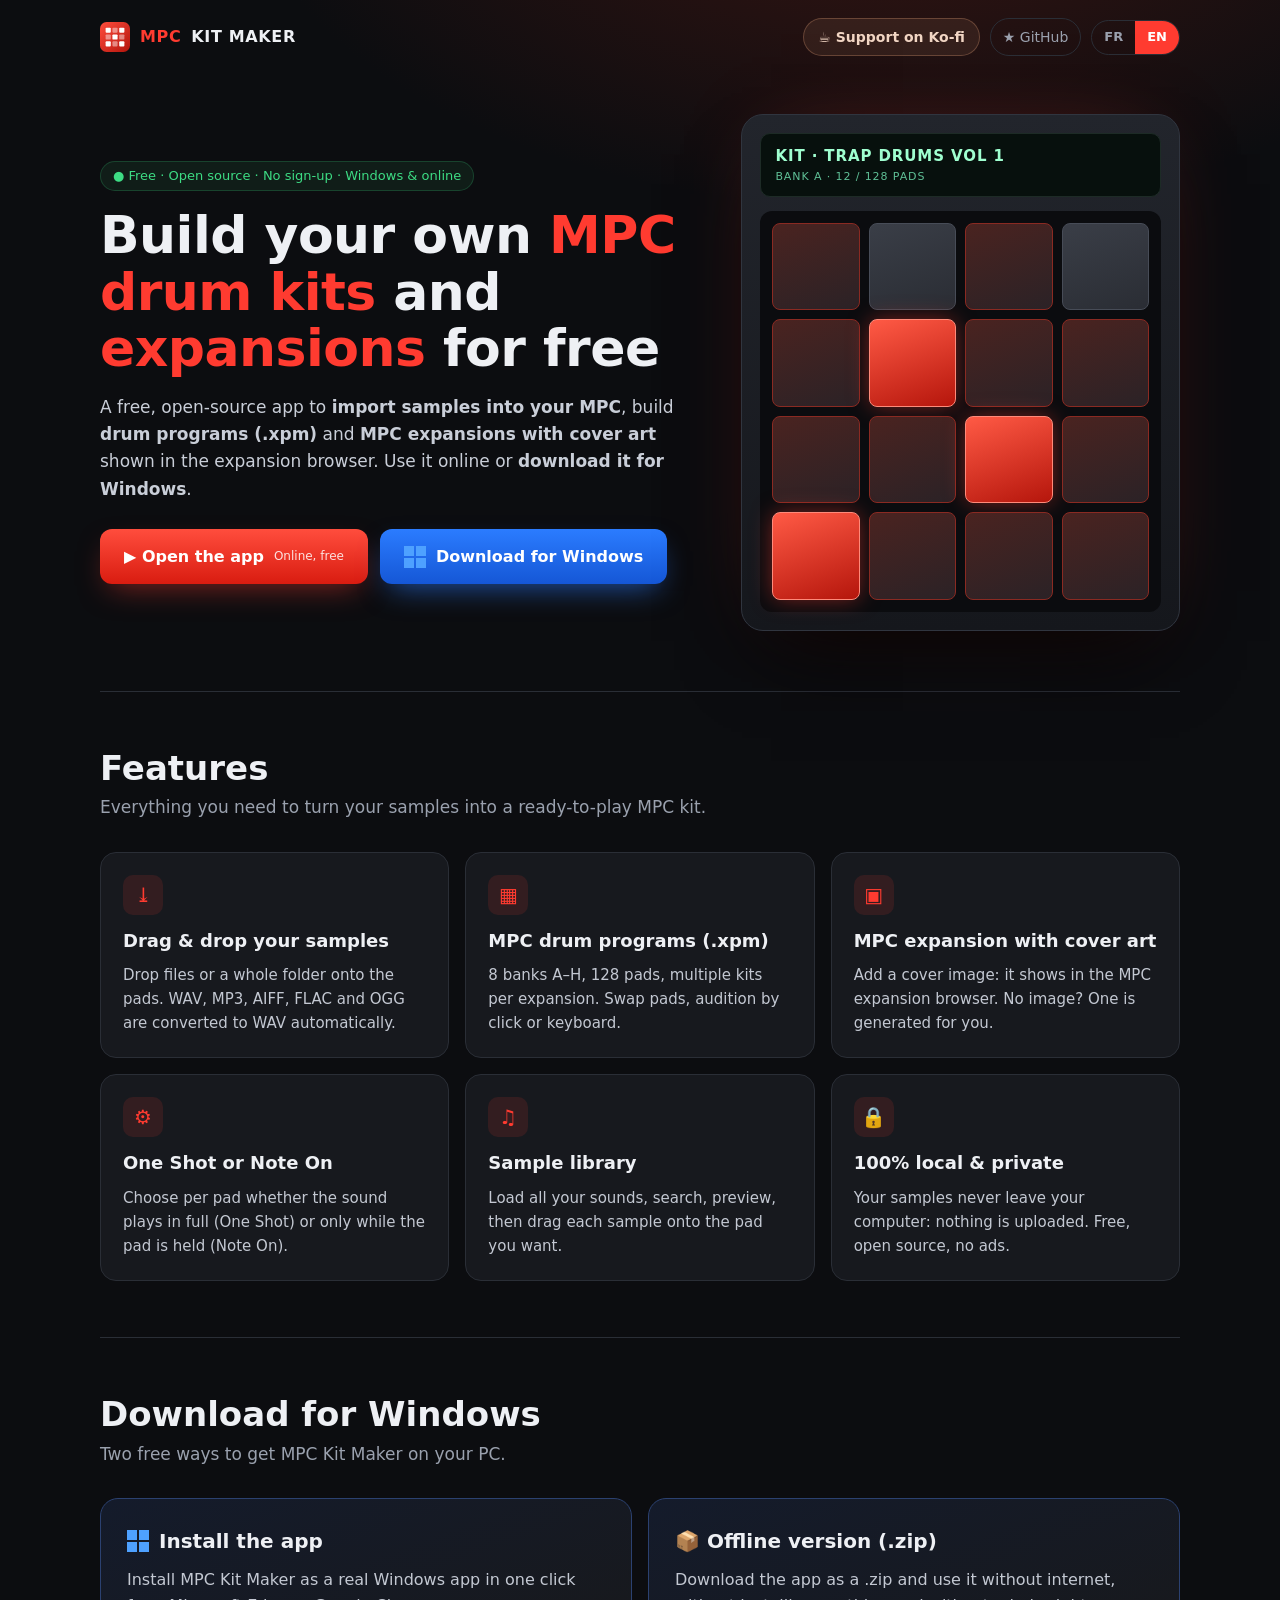
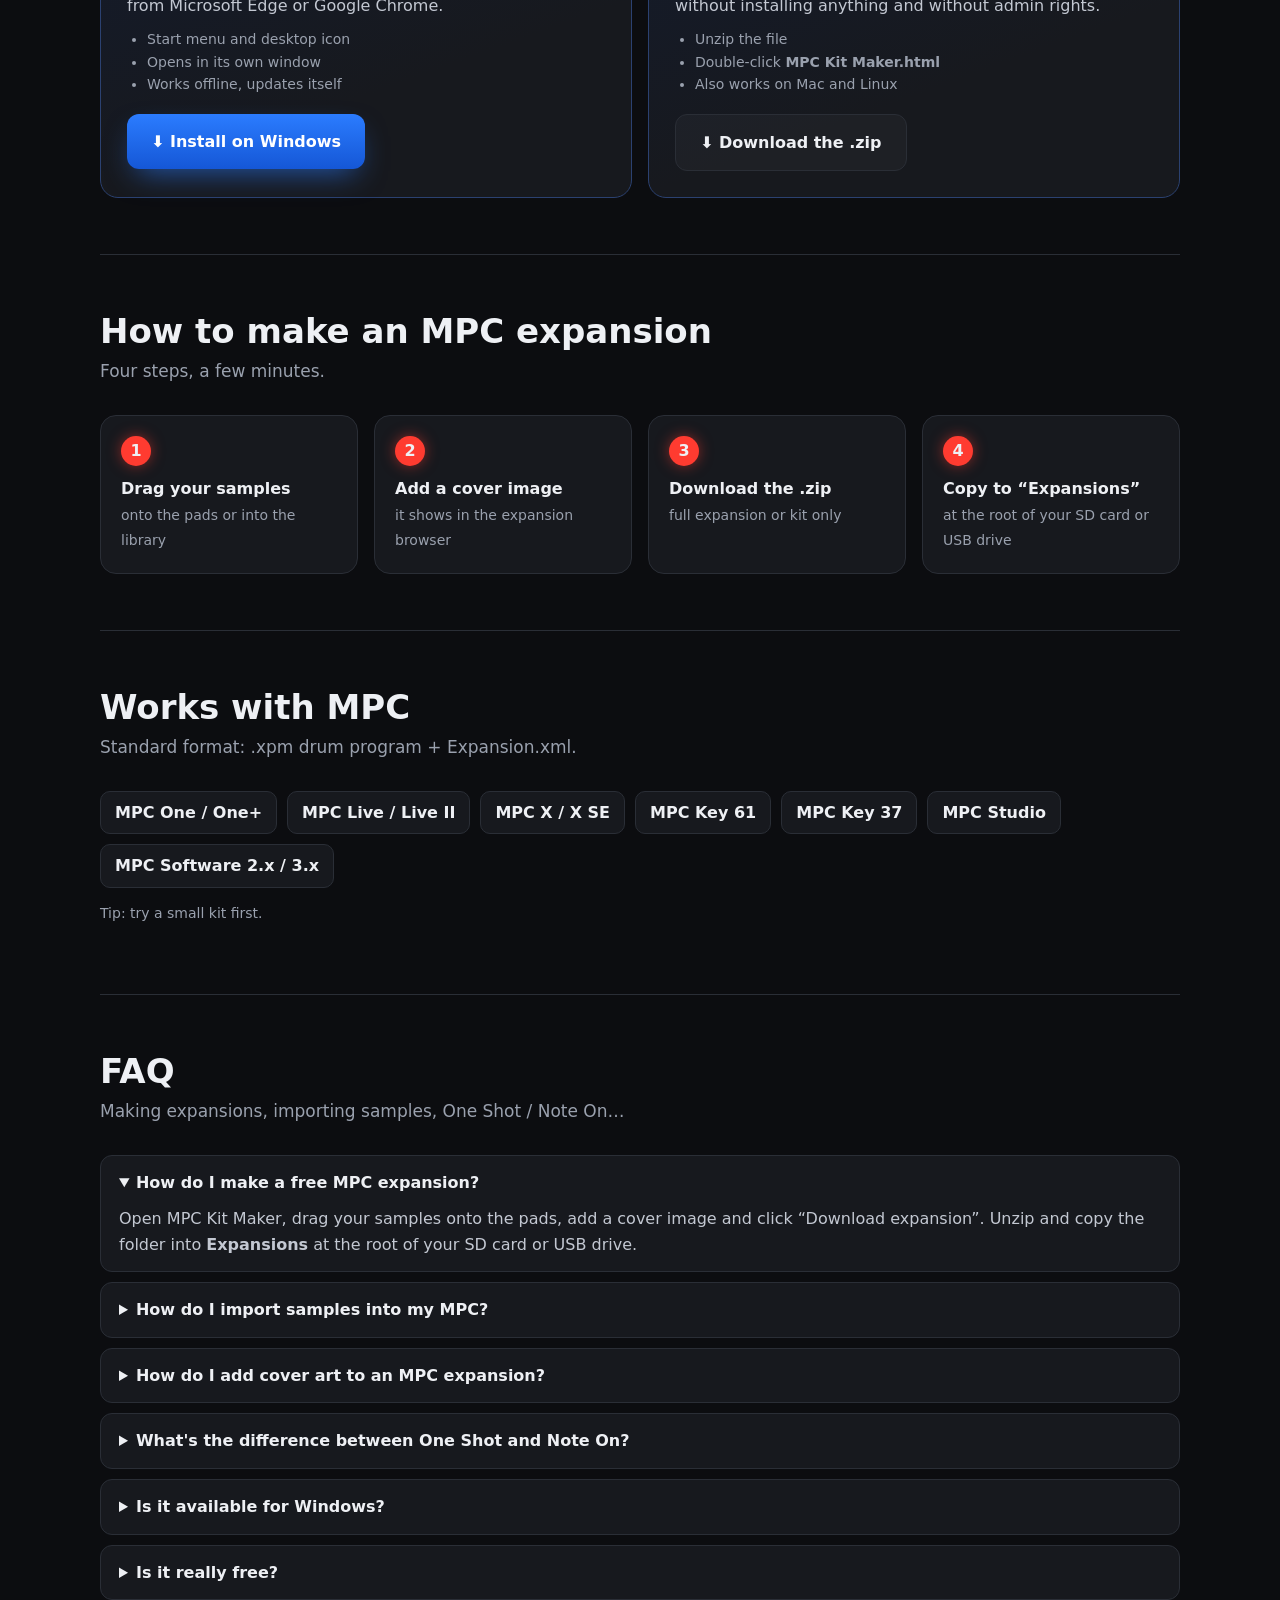
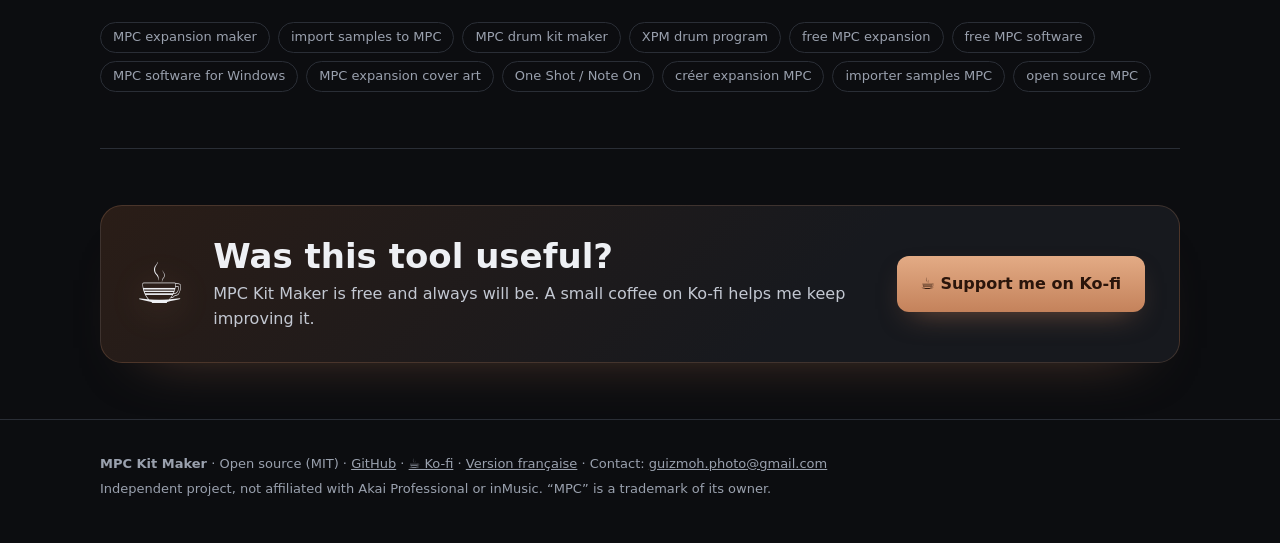
==== en/index.html @ 6c1b6e89 "MPC Kit Maker : créateur gratuit de kits et expansions MPC - Appli web : pads A-H, glisser-déposer d" ====
<!doctype html>
<html lang="en" data-root="../">
<head>
<meta charset="utf-8">
<meta name="viewport" content="width=device-width,initial-scale=1">
<title>MPC Kit Maker – Free MPC Expansion &amp; Drum Kit Maker (Windows &amp; online)</title>
<meta name="description" content="Free, open-source app to create MPC drum kits (.xpm) and MPC expansions with cover art, and import your samples into your MPC. Use it online or download it for Windows. MPC One, Live, X, Key.">
<meta name="keywords" content="MPC expansion maker, create MPC expansion, MPC drum kit maker, import samples to MPC, convert samples for MPC, XPM drum program creator, MPC drum program, free MPC expansion, free MPC software, MPC software Windows, MPC expansion cover art, MPC expansion image, One Shot Note On MPC, MPC One, MPC Live, MPC X, MPC Key 61, MPC Key 37, MPC Studio, open source MPC tool, Akai MPC sample pack">
<meta name="robots" content="index,follow,max-image-preview:large">
<meta name="author" content="Guizmoh">
<link rel="canonical" href="https://guizmoh.github.io/mpc-kit-maker/en/">
<link rel="alternate" hreflang="fr" href="https://guizmoh.github.io/mpc-kit-maker/">
<link rel="alternate" hreflang="en" href="https://guizmoh.github.io/mpc-kit-maker/en/">
<link rel="alternate" hreflang="x-default" href="https://guizmoh.github.io/mpc-kit-maker/en/">
<link rel="icon" href="../favicon.svg" type="image/svg+xml">
<link rel="manifest" href="../manifest.webmanifest">
<meta name="theme-color" content="#0c0d10">
<meta property="og:type" content="website">
<meta property="og:site_name" content="MPC Kit Maker">
<meta property="og:title" content="MPC Kit Maker – Free MPC Expansion & Drum Kit Maker">
<meta property="og:description" content="Create MPC drum kits and expansions with cover art, free. Online or for Windows.">
<meta property="og:url" content="https://guizmoh.github.io/mpc-kit-maker/en/">
<meta property="og:image" content="https://guizmoh.github.io/mpc-kit-maker/og-image.png">
<meta property="og:image:width" content="1200">
<meta property="og:image:height" content="630">
<meta property="og:locale" content="en_US">
<meta property="og:locale:alternate" content="fr_FR">
<meta name="twitter:card" content="summary_large_image">
<meta name="twitter:image" content="https://guizmoh.github.io/mpc-kit-maker/og-image.png">
<link rel="stylesheet" href="../assets/site.css">
<script type="application/ld+json">
{
  "@context": "https://schema.org",
  "@type": "SoftwareApplication",
  "name": "MPC Kit Maker",
  "alternateName": ["MPC Expansion Maker", "MPC Drum Kit Maker", "XPM Drum Program Creator"],
  "applicationCategory": "MultimediaApplication",
  "operatingSystem": "Windows, macOS, Linux, ChromeOS (web browser)",
  "url": "https://guizmoh.github.io/mpc-kit-maker/en/",
  "downloadUrl": "https://guizmoh.github.io/mpc-kit-maker/downloads/MPC-Kit-Maker-Windows.zip",
  "license": "https://opensource.org/licenses/MIT",
  "isAccessibleForFree": true,
  "inLanguage": ["en", "fr"],
  "offers": { "@type": "Offer", "price": "0", "priceCurrency": "USD" },
  "description": "Free, open-source app to create MPC drum kits (.xpm) and MPC expansions with cover art, and import samples into your MPC.",
  "image": "https://guizmoh.github.io/mpc-kit-maker/og-image.png"
}
</script>
<script type="application/ld+json">
{
  "@context": "https://schema.org",
  "@type": "FAQPage",
  "mainEntity": [
    { "@type": "Question", "name": "How do I make a free MPC expansion?",
      "acceptedAnswer": { "@type": "Answer", "text": "Open MPC Kit Maker, drag your samples onto the pads, add a cover image and click Download expansion. Unzip and copy the folder into the Expansions folder on your SD card or USB drive." } },
    { "@type": "Question", "name": "How do I import samples into my MPC?",
      "acceptedAnswer": { "@type": "Answer", "text": "Drag your WAV, MP3, AIFF or FLAC files onto the pads. The app builds a .xpm drum program with WAV files, ready to load on MPC One, Live, X, Key or in MPC Software." } },
    { "@type": "Question", "name": "What is the difference between One Shot and Note On on an MPC?",
      "acceptedAnswer": { "@type": "Answer", "text": "One Shot plays the whole sound even if you release the pad. Note On only plays while the pad is held. MPC Kit Maker lets you choose the mode for each pad." } },
    { "@type": "Question", "name": "Does MPC Kit Maker work on Windows?",
      "acceptedAnswer": { "@type": "Answer", "text": "Yes. Install it as a Windows app from Edge or Chrome, or download the offline .zip version." } }
  ]
}
</script>
</head>
<body>
<div class="wrap">
  <nav>
    <a class="brand" href="./"><img src="../favicon.svg" width="30" height="30" alt=""> <span>MPC</span> KIT MAKER</a>
    <div class="sp"></div>
    <a class="kofi-mini" href="https://ko-fi.com/omnipotard" target="_blank" rel="noopener">☕ Support on Ko-fi</a>
    <a class="gh" href="https://github.com/Guizmoh/mpc-kit-maker">★ GitHub</a>
    <div class="langsw" aria-label="Language"><a href="../" hreflang="fr" lang="fr" data-setlang="fr">FR</a><a class="on" href="./" hreflang="en" lang="en" data-setlang="en">EN</a></div>
  </nav>

  <header class="hero">
    <div>
      <span class="badge">● Free · Open source · No sign-up · Windows &amp; online</span>
      <h1>Build your own <em>MPC drum kits</em> and <em>expansions</em> for free</h1>
      <p class="lead">A free, open-source app to <strong>import samples into your MPC</strong>, build <strong>drum programs (.xpm)</strong> and <strong>MPC expansions with cover art</strong> shown in the expansion browser. Use it online or <strong>download it for Windows</strong>.</p>
      <div class="cta">
        <a class="btn main" href="../mpc-kit-maker.html?lang=en" data-setlang="en">▶ Open the app<small>Online, free</small></a>
        <a class="btn win" href="#windows"><span class="winlogo"><i></i><i></i><i></i><i></i></span> Download for Windows</a>
      </div>
    </div>
    <div class="mock" aria-hidden="true">
      <div class="lcd">KIT · TRAP DRUMS VOL 1<small>BANK A · 12 / 128 PADS</small></div>
      <div class="grid">
        <i class="ld"></i><i></i><i class="ld"></i><i></i>
        <i class="ld"></i><i class="on"></i><i class="ld"></i><i class="ld"></i>
        <i class="ld"></i><i class="ld"></i><i class="on"></i><i class="ld"></i>
        <i class="on"></i><i class="ld"></i><i class="ld"></i><i class="ld"></i>
      </div>
    </div>
  </header>

  <section id="features">
    <h2>Features</h2>
    <p class="sub">Everything you need to turn your samples into a ready-to-play MPC kit.</p>
    <div class="features">
      <div class="f"><div class="ic">⤓</div><h3>Drag &amp; drop your samples</h3><p>Drop files or a whole folder onto the pads. WAV, MP3, AIFF, FLAC and OGG are converted to WAV automatically.</p></div>
      <div class="f"><div class="ic">▦</div><h3>MPC drum programs (.xpm)</h3><p>8 banks A–H, 128 pads, multiple kits per expansion. Swap pads, audition by click or keyboard.</p></div>
      <div class="f"><div class="ic">▣</div><h3>MPC expansion with cover art</h3><p>Add a cover image: it shows in the MPC expansion browser. No image? One is generated for you.</p></div>
      <div class="f"><div class="ic">⚙</div><h3>One Shot or Note On</h3><p>Choose per pad whether the sound plays in full (One Shot) or only while the pad is held (Note On).</p></div>
      <div class="f"><div class="ic">♫</div><h3>Sample library</h3><p>Load all your sounds, search, preview, then drag each sample onto the pad you want.</p></div>
      <div class="f"><div class="ic">🔒</div><h3>100% local &amp; private</h3><p>Your samples never leave your computer: nothing is uploaded. Free, open source, no ads.</p></div>
    </div>
  </section>

  <section id="windows">
    <h2>Download for Windows</h2>
    <p class="sub">Two free ways to get MPC Kit Maker on your PC.</p>
    <div class="win-grid">
      <div class="wcard">
        <h3><span class="winlogo"><i></i><i></i><i></i><i></i></span> Install the app</h3>
        <p>Install MPC Kit Maker as a real Windows app in one click from Microsoft Edge or Google Chrome.</p>
        <ul><li>Start menu and desktop icon</li><li>Opens in its own window</li><li>Works offline, updates itself</li></ul>
        <button class="btn win" id="installBtn" type="button">⬇ Install on Windows</button>
        <div class="note" id="installNote" data-done="✔ App installed! Find it in your Start menu.">Your browser doesn't offer one-click install here. In <b>Edge</b> or <b>Chrome</b>, open the <a href="../mpc-kit-maker.html?lang=en">app</a>, then click the <b>Install</b> icon (⊕) on the right of the address bar, or menu <b>⋯ › Apps › Install MPC Kit Maker</b>.</div>
      </div>
      <div class="wcard">
        <h3>📦 Offline version (.zip)</h3>
        <p>Download the app as a .zip and use it without internet, without installing anything and without admin rights.</p>
        <ul><li>Unzip the file</li><li>Double-click <b>MPC Kit Maker.html</b></li><li>Also works on Mac and Linux</li></ul>
        <a class="btn alt" href="../downloads/MPC-Kit-Maker-Windows.zip" download>⬇ Download the .zip</a>
      </div>
    </div>
  </section>

  <section id="how">
    <h2>How to make an MPC expansion</h2>
    <p class="sub">Four steps, a few minutes.</p>
    <div class="steps">
      <div class="st"><b>Drag your samples</b><span>onto the pads or into the library</span></div>
      <div class="st"><b>Add a cover image</b><span>it shows in the expansion browser</span></div>
      <div class="st"><b>Download the .zip</b><span>full expansion or kit only</span></div>
      <div class="st"><b>Copy to “Expansions”</b><span>at the root of your SD card or USB drive</span></div>
    </div>
  </section>

  <section id="compat">
    <h2>Works with MPC</h2>
    <p class="sub">Standard format: .xpm drum program + Expansion.xml.</p>
    <div class="compat"><span>MPC One / One+</span><span>MPC Live / Live II</span><span>MPC X / X SE</span><span>MPC Key 61</span><span>MPC Key 37</span><span>MPC Studio</span><span>MPC Software 2.x / 3.x</span></div>
    <p style="color:var(--muted);font-size:14px;margin-top:14px">Tip: try a small kit first.</p>
  </section>

  <section id="faq">
    <h2>FAQ</h2>
    <p class="sub">Making expansions, importing samples, One Shot / Note On…</p>
    <details open><summary>How do I make a free MPC expansion?</summary><p>Open MPC Kit Maker, drag your samples onto the pads, add a cover image and click “Download expansion”. Unzip and copy the folder into <b>Expansions</b> at the root of your SD card or USB drive.</p></details>
    <details><summary>How do I import samples into my MPC?</summary><p>Drag your WAV, MP3, AIFF or FLAC files onto the pads: the app builds a .xpm drum program with the WAV files, ready to load on your MPC or in MPC Software.</p></details>
    <details><summary>How do I add cover art to an MPC expansion?</summary><p>Drop a JPG or PNG into the cover area. It is cropped square and saved with the expansion, so it shows in Browser › Expansions.</p></details>
    <details><summary>What's the difference between One Shot and Note On?</summary><p><b>One Shot</b>: the whole sound plays even if you release the pad (kicks, snares, claps). <b>Note On</b>: the sound stops when you release the pad (long 808s, pads, vocals). Set it per pad with the ⚙ button.</p></details>
    <details><summary>Is it available for Windows?</summary><p>Yes: install it as an app from Edge or Chrome, or download the offline .zip version. See <a href="#windows">Download for Windows</a>.</p></details>
    <details><summary>Is it really free?</summary><p>Yes: free, open source (MIT license), no sign-up, no ads.</p></details>
    <div class="tags">
      <span>MPC expansion maker</span><span>import samples to MPC</span><span>MPC drum kit maker</span><span>XPM drum program</span>
      <span>free MPC expansion</span><span>free MPC software</span><span>MPC software for Windows</span><span>MPC expansion cover art</span>
      <span>One Shot / Note On</span><span>créer expansion MPC</span><span>importer samples MPC</span><span>open source MPC</span>
    </div>
  </section>

  <section id="support">
    <div class="kofi">
      <div class="cup">☕</div>
      <div>
        <h2>Was this tool useful?</h2>
        <p>MPC Kit Maker is free and always will be. A small coffee on Ko-fi helps me keep improving it.</p>
      </div>
      <a class="btn kf" href="https://ko-fi.com/omnipotard" target="_blank" rel="noopener">☕ Support me on Ko-fi</a>
    </div>
  </section>
</div>
<footer>
  <div class="wrap">
    <p><b>MPC Kit Maker</b> · Open source (MIT) · <a href="https://github.com/Guizmoh/mpc-kit-maker">GitHub</a> · <a href="https://ko-fi.com/omnipotard" target="_blank" rel="noopener">☕ Ko-fi</a> · <a href="../" hreflang="fr">Version française</a> · Contact: <a href="mailto:guizmoh.photo@gmail.com">guizmoh.photo@gmail.com</a></p>
    <p>Independent project, not affiliated with Akai Professional or inMusic. “MPC” is a trademark of its owner.</p>
  </div>
</footer>
<script src="../assets/site.js"></script>
</body>
</html>
---- assets/site.css ----
:root{--bg:#0c0d10;--card:#17191e;--line:#2a2e36;--text:#eef0f4;--muted:#9aa1ae;--red:#ff3b30;--glow:rgba(255,59,48,.5);--ok:#3ddc84;--blue:#13c3ff}
*{box-sizing:border-box}
body{margin:0;background:radial-gradient(1100px 600px at 70% -150px,#3a1512 0%,transparent 60%),var(--bg);color:var(--text);font:16px/1.6 "Segoe UI",system-ui,-apple-system,Roboto,sans-serif}
a{color:inherit}
.wrap{max-width:1120px;margin:0 auto;padding:0 20px}
nav{display:flex;align-items:center;gap:10px;padding:18px 0;flex-wrap:wrap}
nav .brand{display:flex;align-items:center;gap:10px;font-weight:800;letter-spacing:.04em;text-decoration:none}
nav .brand span{color:var(--red)}
nav .sp{flex:1}
nav a.gh{font-size:14px;color:var(--muted);text-decoration:none;border:1px solid var(--line);padding:7px 12px;border-radius:20px}
nav a.gh:hover{color:var(--text);border-color:#555}
.kofi-mini{font-size:14px;font-weight:600;text-decoration:none;color:#f1d6c4;background:#d99a721a;border:1px solid #d99a7250;padding:7px 14px;border-radius:20px}
.kofi-mini:hover{background:#d99a7230;color:#fff}
.langsw{display:inline-flex;border:1px solid var(--line);border-radius:20px;overflow:hidden}
.langsw a{padding:6px 12px;font-size:13px;font-weight:700;text-decoration:none;color:var(--muted)}
.langsw a.on{background:var(--red);color:#fff}
.langsw a:not(.on):hover{color:var(--text)}
@media(max-width:700px){.kofi-mini,nav a.gh{display:none}}
.hero{display:grid;grid-template-columns:1.15fr .85fr;gap:48px;align-items:center;padding:40px 0 60px}
@media(max-width:860px){.hero{grid-template-columns:1fr;gap:32px;padding-top:16px}}
.badge{display:inline-flex;gap:8px;align-items:center;font-size:13px;color:var(--ok);background:#3ddc8414;border:1px solid #3ddc8433;padding:4px 12px;border-radius:20px}
h1{font-size:clamp(32px,5vw,52px);line-height:1.08;margin:16px 0 18px;letter-spacing:-.01em}
h1 em{font-style:normal;color:var(--red)}
.lead{color:#c9ced8;margin:0 0 6px;font-size:17px}
.cta{display:flex;gap:12px;flex-wrap:wrap;margin-top:26px}
.btn{display:inline-flex;align-items:center;gap:10px;padding:15px 24px;border-radius:12px;font-weight:700;text-decoration:none;transition:transform .15s;border:0;font:inherit;font-weight:700;cursor:pointer;color:inherit}
.btn:hover{transform:translateY(-2px)}
.btn small{display:block;font-weight:500;opacity:.85;font-size:12px}
.btn.main{background:linear-gradient(180deg,#ff4d3d,#d91c10);color:#fff;box-shadow:0 12px 30px -10px var(--glow)}
.btn.alt{border:1px solid var(--line);background:#ffffff08}
.btn.win{background:linear-gradient(180deg,#2b7cff,#1557d6);color:#fff;box-shadow:0 12px 30px -10px #2b7cffaa}
.btn.kf{background:linear-gradient(180deg,#e3ab85,#c4825b);color:#2a150b;box-shadow:0 12px 30px -14px #c4825b99;white-space:nowrap}
.mock{background:linear-gradient(180deg,#22252c,#15171c);border:1px solid #30353f;border-radius:22px;padding:18px;box-shadow:0 40px 80px -30px #000,0 0 80px -40px var(--glow)}
.mock .lcd{background:#07100d;border:1px solid #1d2b26;border-radius:10px;padding:10px 14px;color:#9fffd0;font-weight:700;letter-spacing:.06em;margin-bottom:14px;font-size:15px}
.mock .lcd small{display:block;color:#5fbf96;font-weight:500;font-size:11px}
.grid{display:grid;grid-template-columns:repeat(4,1fr);gap:9px;background:#0b0c0f;padding:12px;border-radius:12px}
.grid i{aspect-ratio:1;border-radius:8px;background:linear-gradient(160deg,#3a3e47,#2a2d34);border:1px solid #474c57}
.grid i.on{background:linear-gradient(160deg,#ff5a45,#b5160c);border-color:#ff8a7a;box-shadow:0 0 22px -2px var(--glow)}
.grid i.ld{background:linear-gradient(160deg,#4a2320,#2b2226);border-color:#8a2a22}
section{padding:56px 0;border-top:1px solid var(--line)}
h2{font-size:clamp(24px,3.4vw,34px);margin:0 0 6px;line-height:1.2}
h2 + .sub{color:var(--muted);margin:0 0 30px;font-size:17px}
.features{display:grid;grid-template-columns:repeat(3,1fr);gap:16px}
@media(max-width:860px){.features{grid-template-columns:1fr}}
.f{background:var(--card);border:1px solid var(--line);border-radius:16px;padding:22px}
.f .ic{width:40px;height:40px;border-radius:10px;background:#ff3b301f;color:var(--red);display:grid;place-items:center;font-size:20px;margin-bottom:12px}
.f h3{margin:0 0 8px;font-size:18px}
.f p{margin:0;color:#c3c8d2;font-size:15px}
.steps{display:grid;grid-template-columns:repeat(4,1fr);gap:16px;counter-reset:s}
@media(max-width:860px){.steps{grid-template-columns:1fr 1fr}}
@media(max-width:520px){.steps{grid-template-columns:1fr}}
.st{counter-increment:s;padding:20px;border-radius:16px;background:var(--card);border:1px solid var(--line)}
.st::before{content:counter(s);display:grid;place-items:center;width:30px;height:30px;border-radius:50%;background:var(--red);font-weight:800;margin-bottom:10px;box-shadow:0 0 14px var(--glow)}
.st b{display:block}
.st span{color:var(--muted);font-size:14px}
.win-grid{display:grid;grid-template-columns:1fr 1fr;gap:16px}
@media(max-width:860px){.win-grid{grid-template-columns:1fr}}
.wcard{background:linear-gradient(160deg,#141b2b,#17191e 60%);border:1px solid #2b4170;border-radius:18px;padding:26px;display:flex;flex-direction:column;gap:10px}
.wcard h3{margin:0;font-size:20px;display:flex;align-items:center;gap:10px}
.wcard p{margin:0;color:#c3c8d2}
.wcard ul{margin:0;padding-left:20px;color:var(--muted);font-size:14px}
.wcard .btn{align-self:flex-start;margin-top:8px}
.wcard .note{font-size:13px;color:var(--muted);display:none;background:#0e1320;border:1px solid #2b4170;border-radius:10px;padding:10px 12px}
.wcard .note.on{display:block}
.winlogo{width:22px;height:22px;display:inline-grid;grid-template-columns:1fr 1fr;gap:2px}
.winlogo i{background:#4ea1ff}
details{background:var(--card);border:1px solid var(--line);border-radius:12px;padding:14px 18px;margin-bottom:10px}
summary{cursor:pointer;font-weight:650}
details p{color:#c3c8d2;margin:10px 0 0}
.tags{display:flex;flex-wrap:wrap;gap:8px;margin-top:22px}
.tags span{font-size:13px;color:var(--muted);border:1px solid var(--line);border-radius:20px;padding:4px 12px}
.compat{display:flex;flex-wrap:wrap;gap:10px;margin-top:6px}
.compat span{background:var(--card);border:1px solid var(--line);border-radius:10px;padding:8px 14px;font-weight:600}
.kofi{display:grid;grid-template-columns:auto 1fr auto;gap:28px;align-items:center;background:linear-gradient(135deg,#2a1d17,#17191e 65%);border:1px solid #d99a7233;border-radius:22px;padding:30px 34px;box-shadow:0 30px 60px -45px #c4825b80}
@media(max-width:760px){.kofi{grid-template-columns:1fr;text-align:center;padding:26px 20px}}
.kofi .cup{font-size:56px;line-height:1;filter:drop-shadow(0 6px 16px #c4825b55)}
.kofi h2{margin:0 0 4px}
.kofi p{margin:0;color:#c3c8d2}
footer{border-top:1px solid var(--line);padding:30px 0 40px;color:var(--muted);font-size:13px}
footer p{margin:4px 0}
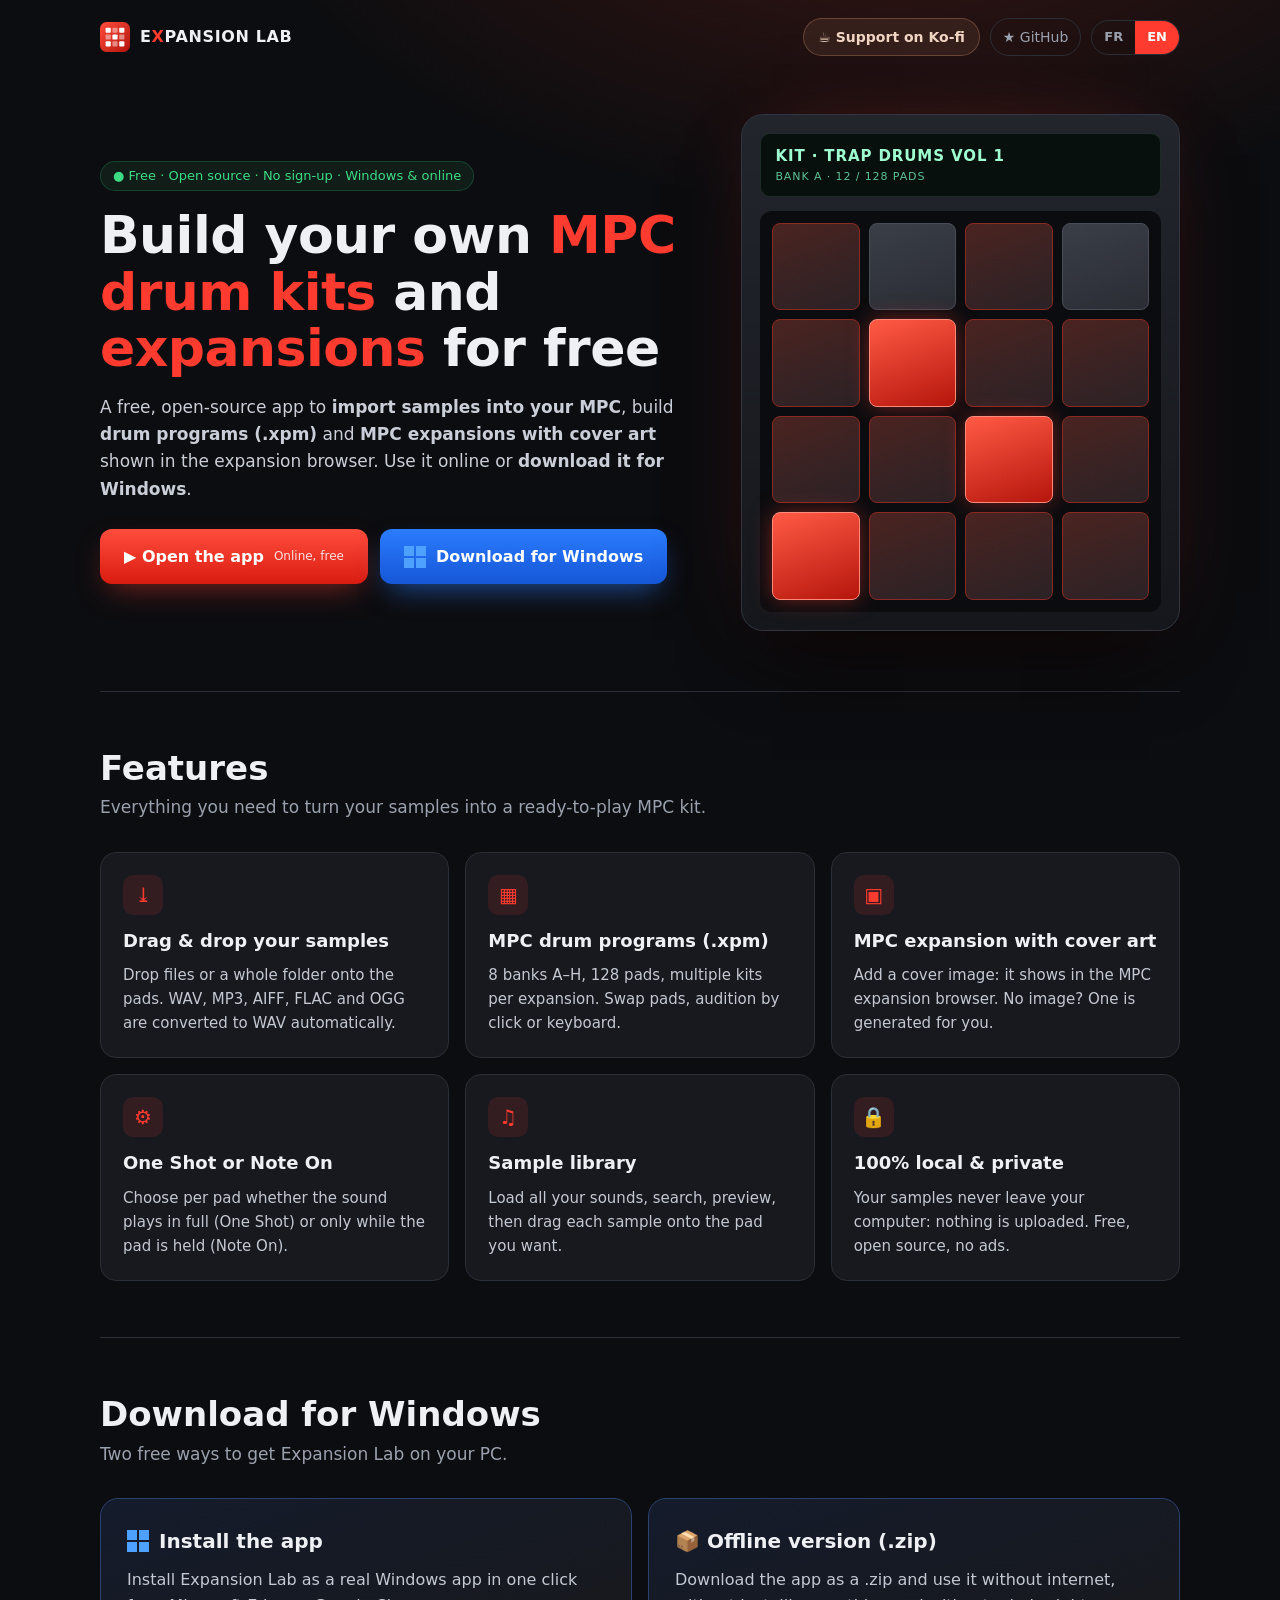
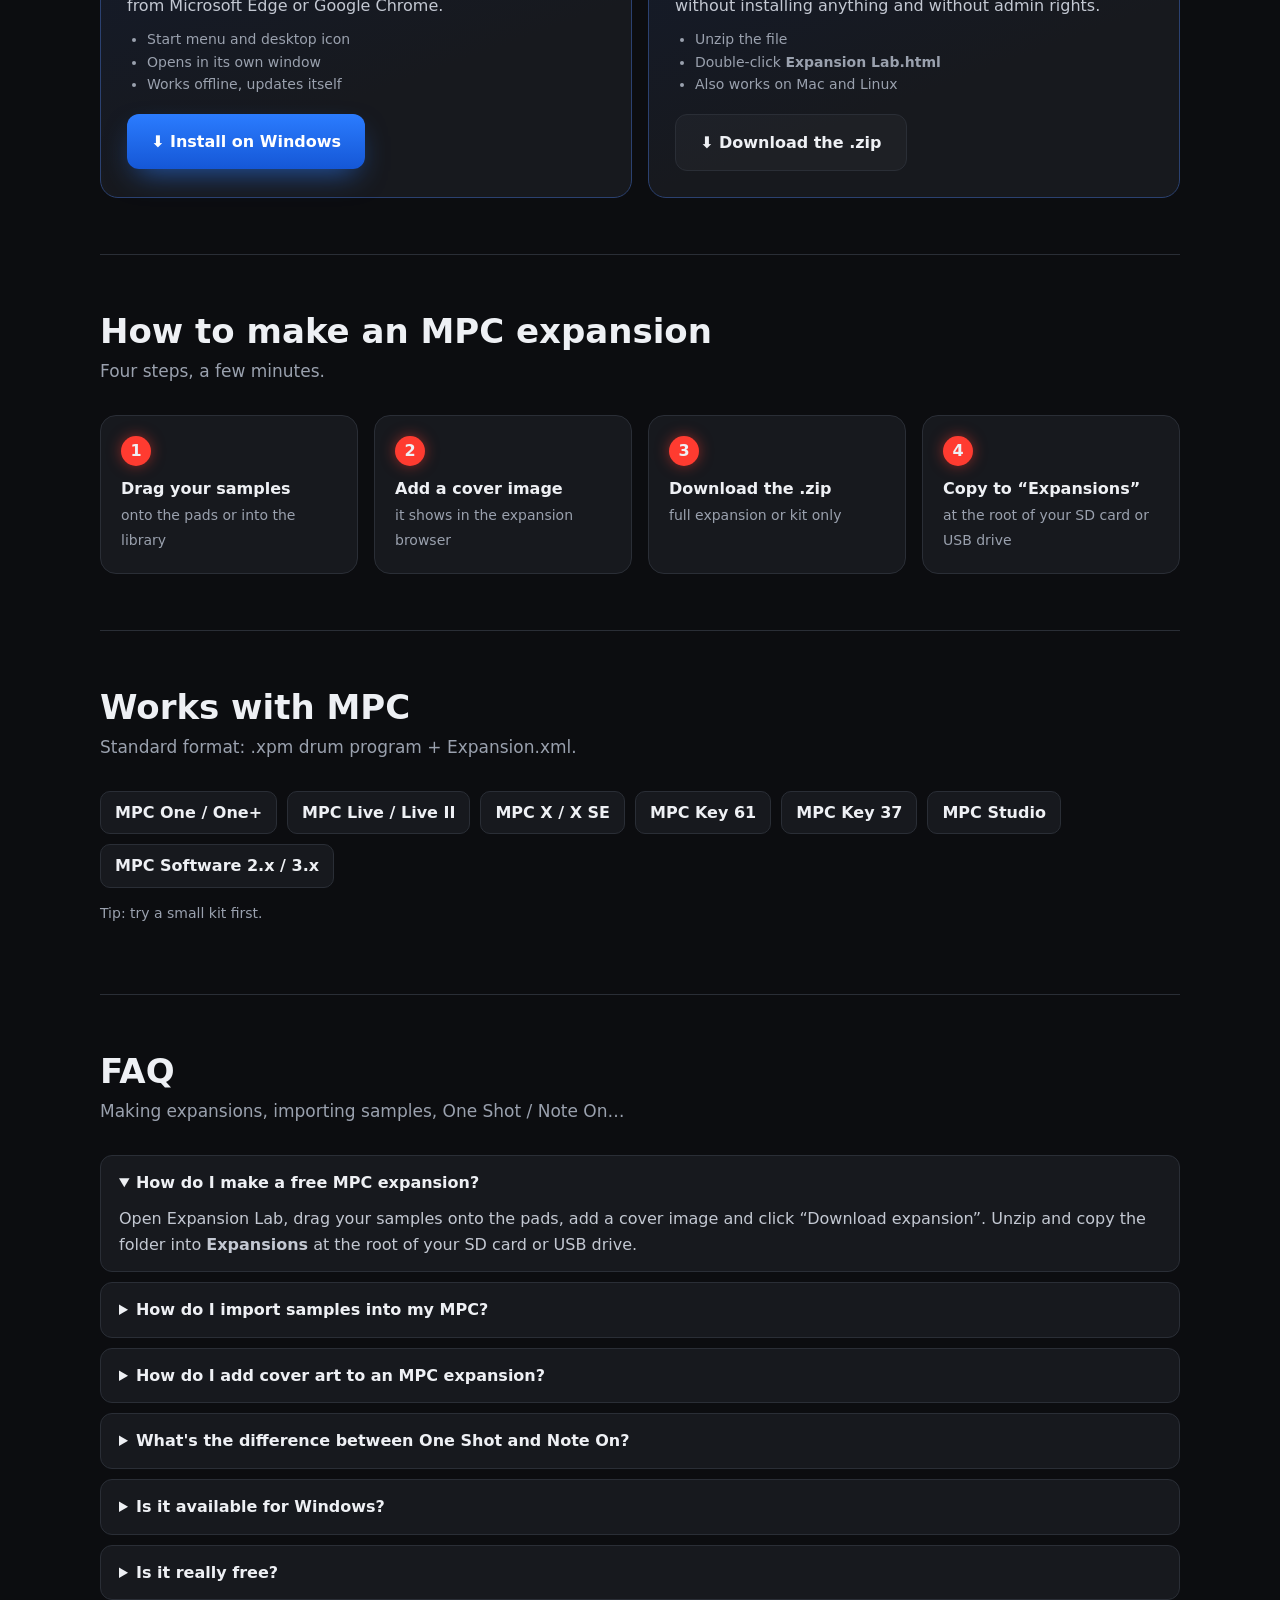
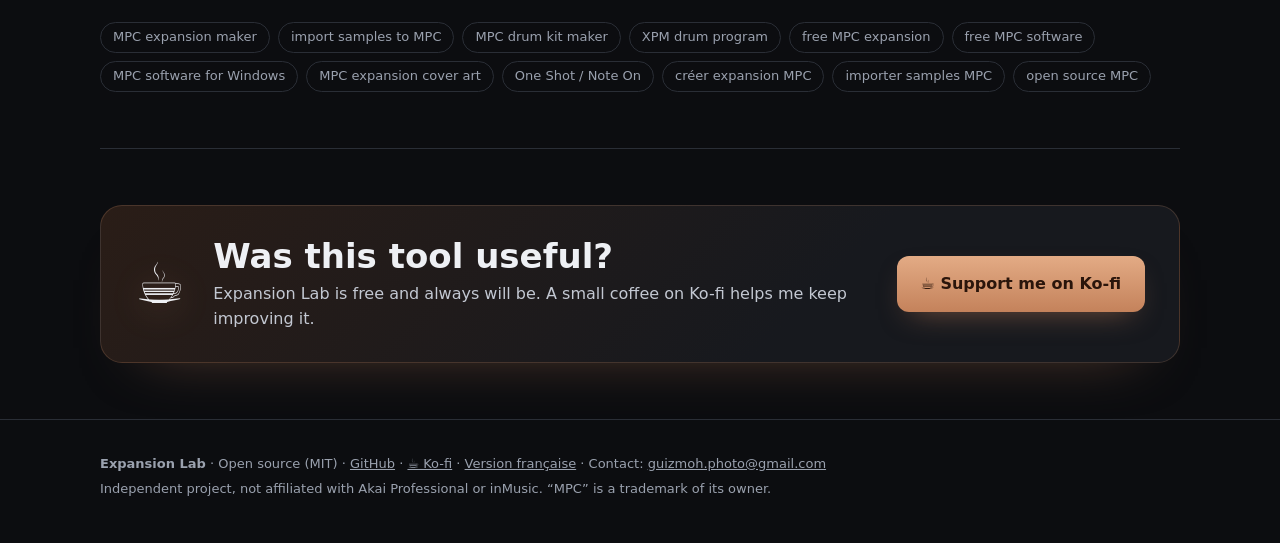
==== commit 201525ac: "Nouveau nom : Expansion Lab - MPC Kit Maker devient Expansion Lab (logo avec X rouge) - Appli renomm" ====
--- a/en/index.html
+++ b/en/index.html
@@ -3,47 +3,47 @@
 <head>
 <meta charset="utf-8">
 <meta name="viewport" content="width=device-width,initial-scale=1">
-<title>MPC Kit Maker – Free MPC Expansion &amp; Drum Kit Maker (Windows &amp; online)</title>
+<title>Expansion Lab – Free MPC Expansion &amp; Drum Kit Maker (Windows &amp; online)</title>
 <meta name="description" content="Free, open-source app to create MPC drum kits (.xpm) and MPC expansions with cover art, and import your samples into your MPC. Use it online or download it for Windows. MPC One, Live, X, Key.">
 <meta name="keywords" content="MPC expansion maker, create MPC expansion, MPC drum kit maker, import samples to MPC, convert samples for MPC, XPM drum program creator, MPC drum program, free MPC expansion, free MPC software, MPC software Windows, MPC expansion cover art, MPC expansion image, One Shot Note On MPC, MPC One, MPC Live, MPC X, MPC Key 61, MPC Key 37, MPC Studio, open source MPC tool, Akai MPC sample pack">
 <meta name="robots" content="index,follow,max-image-preview:large">
 <meta name="author" content="Guizmoh">
-<link rel="canonical" href="https://guizmoh.github.io/mpc-kit-maker/en/">
-<link rel="alternate" hreflang="fr" href="https://guizmoh.github.io/mpc-kit-maker/">
-<link rel="alternate" hreflang="en" href="https://guizmoh.github.io/mpc-kit-maker/en/">
-<link rel="alternate" hreflang="x-default" href="https://guizmoh.github.io/mpc-kit-maker/en/">
+<link rel="canonical" href="https://guizmoh.github.io/expansion-lab/en/">
+<link rel="alternate" hreflang="fr" href="https://guizmoh.github.io/expansion-lab/">
+<link rel="alternate" hreflang="en" href="https://guizmoh.github.io/expansion-lab/en/">
+<link rel="alternate" hreflang="x-default" href="https://guizmoh.github.io/expansion-lab/en/">
 <link rel="icon" href="../favicon.svg" type="image/svg+xml">
 <link rel="manifest" href="../manifest.webmanifest">
 <meta name="theme-color" content="#0c0d10">
 <meta property="og:type" content="website">
-<meta property="og:site_name" content="MPC Kit Maker">
-<meta property="og:title" content="MPC Kit Maker – Free MPC Expansion & Drum Kit Maker">
+<meta property="og:site_name" content="Expansion Lab">
+<meta property="og:title" content="Expansion Lab – Free MPC Expansion & Drum Kit Maker">
 <meta property="og:description" content="Create MPC drum kits and expansions with cover art, free. Online or for Windows.">
-<meta property="og:url" content="https://guizmoh.github.io/mpc-kit-maker/en/">
-<meta property="og:image" content="https://guizmoh.github.io/mpc-kit-maker/og-image.png">
+<meta property="og:url" content="https://guizmoh.github.io/expansion-lab/en/">
+<meta property="og:image" content="https://guizmoh.github.io/expansion-lab/og-image.png">
 <meta property="og:image:width" content="1200">
 <meta property="og:image:height" content="630">
 <meta property="og:locale" content="en_US">
 <meta property="og:locale:alternate" content="fr_FR">
 <meta name="twitter:card" content="summary_large_image">
-<meta name="twitter:image" content="https://guizmoh.github.io/mpc-kit-maker/og-image.png">
+<meta name="twitter:image" content="https://guizmoh.github.io/expansion-lab/og-image.png">
 <link rel="stylesheet" href="../assets/site.css">
 <script type="application/ld+json">
 {
   "@context": "https://schema.org",
   "@type": "SoftwareApplication",
-  "name": "MPC Kit Maker",
+  "name": "Expansion Lab",
   "alternateName": ["MPC Expansion Maker", "MPC Drum Kit Maker", "XPM Drum Program Creator"],
   "applicationCategory": "MultimediaApplication",
   "operatingSystem": "Windows, macOS, Linux, ChromeOS (web browser)",
-  "url": "https://guizmoh.github.io/mpc-kit-maker/en/",
-  "downloadUrl": "https://guizmoh.github.io/mpc-kit-maker/downloads/MPC-Kit-Maker-Windows.zip",
+  "url": "https://guizmoh.github.io/expansion-lab/en/",
+  "downloadUrl": "https://guizmoh.github.io/expansion-lab/downloads/Expansion-Lab-Windows.zip",
   "license": "https://opensource.org/licenses/MIT",
   "isAccessibleForFree": true,
   "inLanguage": ["en", "fr"],
   "offers": { "@type": "Offer", "price": "0", "priceCurrency": "USD" },
   "description": "Free, open-source app to create MPC drum kits (.xpm) and MPC expansions with cover art, and import samples into your MPC.",
-  "image": "https://guizmoh.github.io/mpc-kit-maker/og-image.png"
+  "image": "https://guizmoh.github.io/expansion-lab/og-image.png"
 }
 </script>
 <script type="application/ld+json">
@@ -52,12 +52,12 @@
   "@type": "FAQPage",
   "mainEntity": [
     { "@type": "Question", "name": "How do I make a free MPC expansion?",
-      "acceptedAnswer": { "@type": "Answer", "text": "Open MPC Kit Maker, drag your samples onto the pads, add a cover image and click Download expansion. Unzip and copy the folder into the Expansions folder on your SD card or USB drive." } },
+      "acceptedAnswer": { "@type": "Answer", "text": "Open Expansion Lab, drag your samples onto the pads, add a cover image and click Download expansion. Unzip and copy the folder into the Expansions folder on your SD card or USB drive." } },
     { "@type": "Question", "name": "How do I import samples into my MPC?",
       "acceptedAnswer": { "@type": "Answer", "text": "Drag your WAV, MP3, AIFF or FLAC files onto the pads. The app builds a .xpm drum program with WAV files, ready to load on MPC One, Live, X, Key or in MPC Software." } },
     { "@type": "Question", "name": "What is the difference between One Shot and Note On on an MPC?",
-      "acceptedAnswer": { "@type": "Answer", "text": "One Shot plays the whole sound even if you release the pad. Note On only plays while the pad is held. MPC Kit Maker lets you choose the mode for each pad." } },
-    { "@type": "Question", "name": "Does MPC Kit Maker work on Windows?",
+      "acceptedAnswer": { "@type": "Answer", "text": "One Shot plays the whole sound even if you release the pad. Note On only plays while the pad is held. Expansion Lab lets you choose the mode for each pad." } },
+    { "@type": "Question", "name": "Does Expansion Lab work on Windows?",
       "acceptedAnswer": { "@type": "Answer", "text": "Yes. Install it as a Windows app from Edge or Chrome, or download the offline .zip version." } }
   ]
 }
@@ -66,10 +66,10 @@
 <body>
 <div class="wrap">
   <nav>
-    <a class="brand" href="./"><img src="../favicon.svg" width="30" height="30" alt=""> <span>MPC</span> KIT MAKER</a>
+    <a class="brand" href="./"><img src="../favicon.svg" width="30" height="30" alt=""> <b class="bt">E<em>X</em>PANSION LAB</b></a>
     <div class="sp"></div>
     <a class="kofi-mini" href="https://ko-fi.com/omnipotard" target="_blank" rel="noopener">☕ Support on Ko-fi</a>
-    <a class="gh" href="https://github.com/Guizmoh/mpc-kit-maker">★ GitHub</a>
+    <a class="gh" href="https://github.com/Guizmoh/expansion-lab">★ GitHub</a>
     <div class="langsw" aria-label="Language"><a href="../" hreflang="fr" lang="fr" data-setlang="fr">FR</a><a class="on" href="./" hreflang="en" lang="en" data-setlang="en">EN</a></div>
   </nav>
 
@@ -79,7 +79,7 @@
       <h1>Build your own <em>MPC drum kits</em> and <em>expansions</em> for free</h1>
       <p class="lead">A free, open-source app to <strong>import samples into your MPC</strong>, build <strong>drum programs (.xpm)</strong> and <strong>MPC expansions with cover art</strong> shown in the expansion browser. Use it online or <strong>download it for Windows</strong>.</p>
       <div class="cta">
-        <a class="btn main" href="../mpc-kit-maker.html?lang=en" data-setlang="en">▶ Open the app<small>Online, free</small></a>
+        <a class="btn main" href="../mpc-expansion-maker.html?lang=en" data-setlang="en">▶ Open the app<small>Online, free</small></a>
         <a class="btn win" href="#windows"><span class="winlogo"><i></i><i></i><i></i><i></i></span> Download for Windows</a>
       </div>
     </div>
@@ -109,20 +109,20 @@
 
   <section id="windows">
     <h2>Download for Windows</h2>
-    <p class="sub">Two free ways to get MPC Kit Maker on your PC.</p>
+    <p class="sub">Two free ways to get Expansion Lab on your PC.</p>
     <div class="win-grid">
       <div class="wcard">
         <h3><span class="winlogo"><i></i><i></i><i></i><i></i></span> Install the app</h3>
-        <p>Install MPC Kit Maker as a real Windows app in one click from Microsoft Edge or Google Chrome.</p>
+        <p>Install Expansion Lab as a real Windows app in one click from Microsoft Edge or Google Chrome.</p>
         <ul><li>Start menu and desktop icon</li><li>Opens in its own window</li><li>Works offline, updates itself</li></ul>
         <button class="btn win" id="installBtn" type="button">⬇ Install on Windows</button>
-        <div class="note" id="installNote" data-done="✔ App installed! Find it in your Start menu.">Your browser doesn't offer one-click install here. In <b>Edge</b> or <b>Chrome</b>, open the <a href="../mpc-kit-maker.html?lang=en">app</a>, then click the <b>Install</b> icon (⊕) on the right of the address bar, or menu <b>⋯ › Apps › Install MPC Kit Maker</b>.</div>
+        <div class="note" id="installNote" data-done="✔ App installed! Find it in your Start menu.">Your browser doesn't offer one-click install here. In <b>Edge</b> or <b>Chrome</b>, open the <a href="../mpc-expansion-maker.html?lang=en">app</a>, then click the <b>Install</b> icon (⊕) on the right of the address bar, or menu <b>⋯ › Apps › Install Expansion Lab</b>.</div>
       </div>
       <div class="wcard">
         <h3>📦 Offline version (.zip)</h3>
         <p>Download the app as a .zip and use it without internet, without installing anything and without admin rights.</p>
-        <ul><li>Unzip the file</li><li>Double-click <b>MPC Kit Maker.html</b></li><li>Also works on Mac and Linux</li></ul>
-        <a class="btn alt" href="../downloads/MPC-Kit-Maker-Windows.zip" download>⬇ Download the .zip</a>
+        <ul><li>Unzip the file</li><li>Double-click <b>Expansion Lab.html</b></li><li>Also works on Mac and Linux</li></ul>
+        <a class="btn alt" href="../downloads/Expansion-Lab-Windows.zip" download>⬇ Download the .zip</a>
       </div>
     </div>
   </section>
@@ -148,7 +148,7 @@
   <section id="faq">
     <h2>FAQ</h2>
     <p class="sub">Making expansions, importing samples, One Shot / Note On…</p>
-    <details open><summary>How do I make a free MPC expansion?</summary><p>Open MPC Kit Maker, drag your samples onto the pads, add a cover image and click “Download expansion”. Unzip and copy the folder into <b>Expansions</b> at the root of your SD card or USB drive.</p></details>
+    <details open><summary>How do I make a free MPC expansion?</summary><p>Open Expansion Lab, drag your samples onto the pads, add a cover image and click “Download expansion”. Unzip and copy the folder into <b>Expansions</b> at the root of your SD card or USB drive.</p></details>
     <details><summary>How do I import samples into my MPC?</summary><p>Drag your WAV, MP3, AIFF or FLAC files onto the pads: the app builds a .xpm drum program with the WAV files, ready to load on your MPC or in MPC Software.</p></details>
     <details><summary>How do I add cover art to an MPC expansion?</summary><p>Drop a JPG or PNG into the cover area. It is cropped square and saved with the expansion, so it shows in Browser › Expansions.</p></details>
     <details><summary>What's the difference between One Shot and Note On?</summary><p><b>One Shot</b>: the whole sound plays even if you release the pad (kicks, snares, claps). <b>Note On</b>: the sound stops when you release the pad (long 808s, pads, vocals). Set it per pad with the ⚙ button.</p></details>
@@ -166,7 +166,7 @@
       <div class="cup">☕</div>
       <div>
         <h2>Was this tool useful?</h2>
-        <p>MPC Kit Maker is free and always will be. A small coffee on Ko-fi helps me keep improving it.</p>
+        <p>Expansion Lab is free and always will be. A small coffee on Ko-fi helps me keep improving it.</p>
       </div>
       <a class="btn kf" href="https://ko-fi.com/omnipotard" target="_blank" rel="noopener">☕ Support me on Ko-fi</a>
     </div>
@@ -174,7 +174,7 @@
 </div>
 <footer>
   <div class="wrap">
-    <p><b>MPC Kit Maker</b> · Open source (MIT) · <a href="https://github.com/Guizmoh/mpc-kit-maker">GitHub</a> · <a href="https://ko-fi.com/omnipotard" target="_blank" rel="noopener">☕ Ko-fi</a> · <a href="../" hreflang="fr">Version française</a> · Contact: <a href="mailto:guizmoh.photo@gmail.com">guizmoh.photo@gmail.com</a></p>
+    <p><b>Expansion Lab</b> · Open source (MIT) · <a href="https://github.com/Guizmoh/expansion-lab">GitHub</a> · <a href="https://ko-fi.com/omnipotard" target="_blank" rel="noopener">☕ Ko-fi</a> · <a href="../" hreflang="fr">Version française</a> · Contact: <a href="mailto:guizmoh.photo@gmail.com">guizmoh.photo@gmail.com</a></p>
     <p>Independent project, not affiliated with Akai Professional or inMusic. “MPC” is a trademark of its owner.</p>
   </div>
 </footer>
--- a/assets/site.css
+++ b/assets/site.css
@@ -5,7 +5,7 @@
 .wrap{max-width:1120px;margin:0 auto;padding:0 20px}
 nav{display:flex;align-items:center;gap:10px;padding:18px 0;flex-wrap:wrap}
 nav .brand{display:flex;align-items:center;gap:10px;font-weight:800;letter-spacing:.04em;text-decoration:none}
-nav .brand span{color:var(--red)}
+nav .brand .bt em{font-style:normal;color:var(--red)}
 nav .sp{flex:1}
 nav a.gh{font-size:14px;color:var(--muted);text-decoration:none;border:1px solid var(--line);padding:7px 12px;border-radius:20px}
 nav a.gh:hover{color:var(--text);border-color:#555}
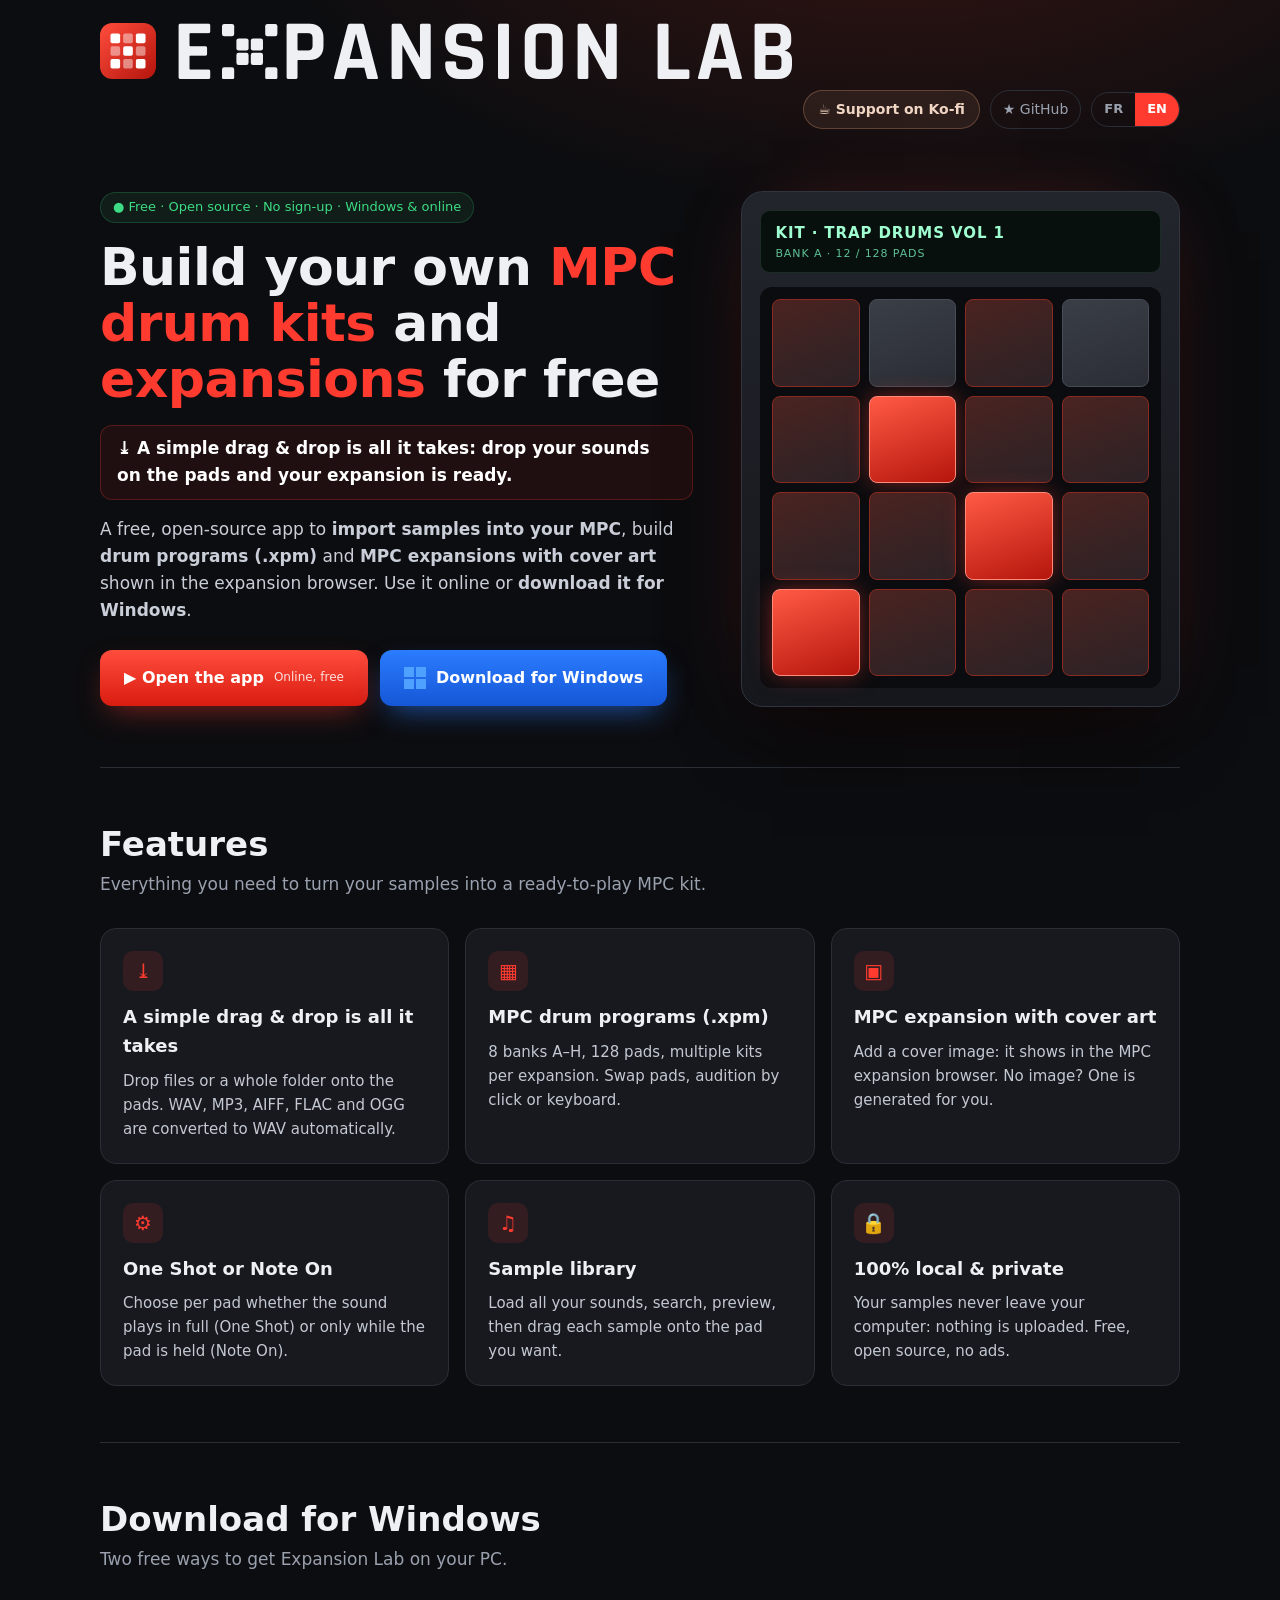
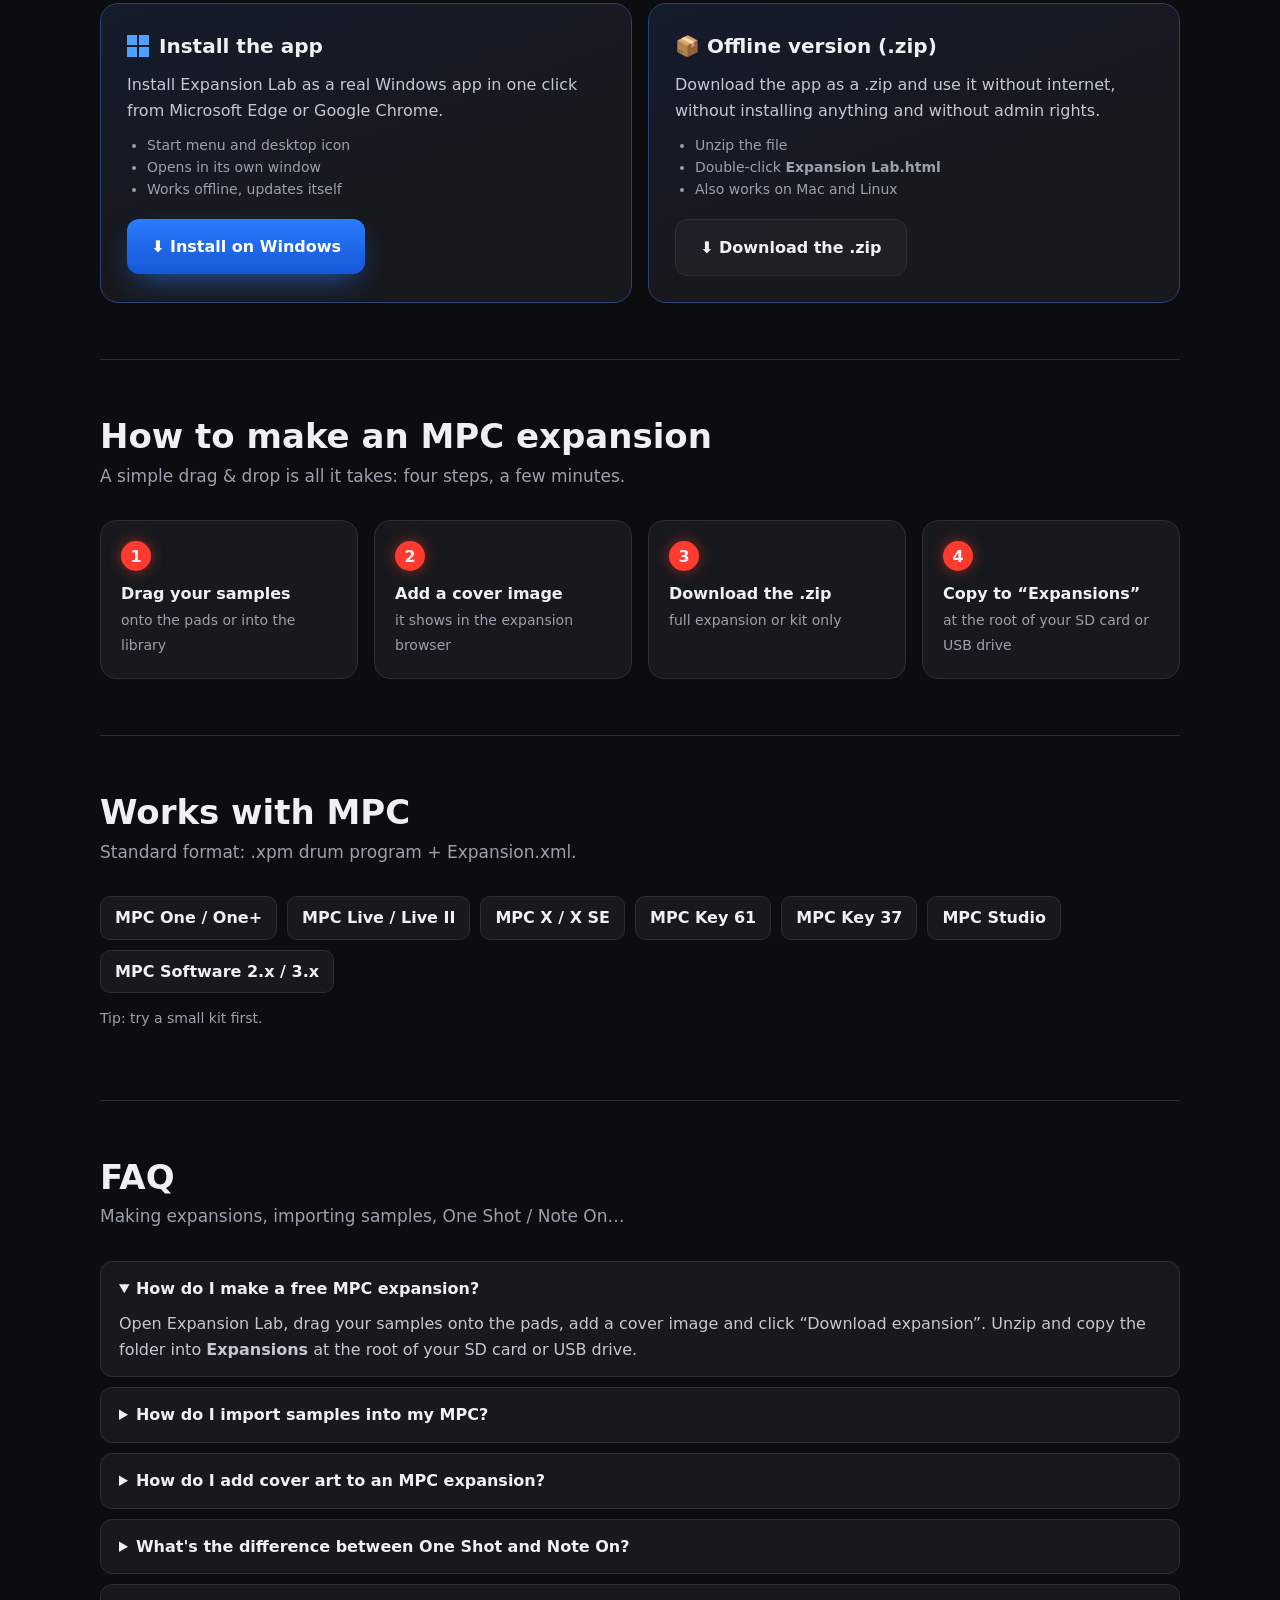
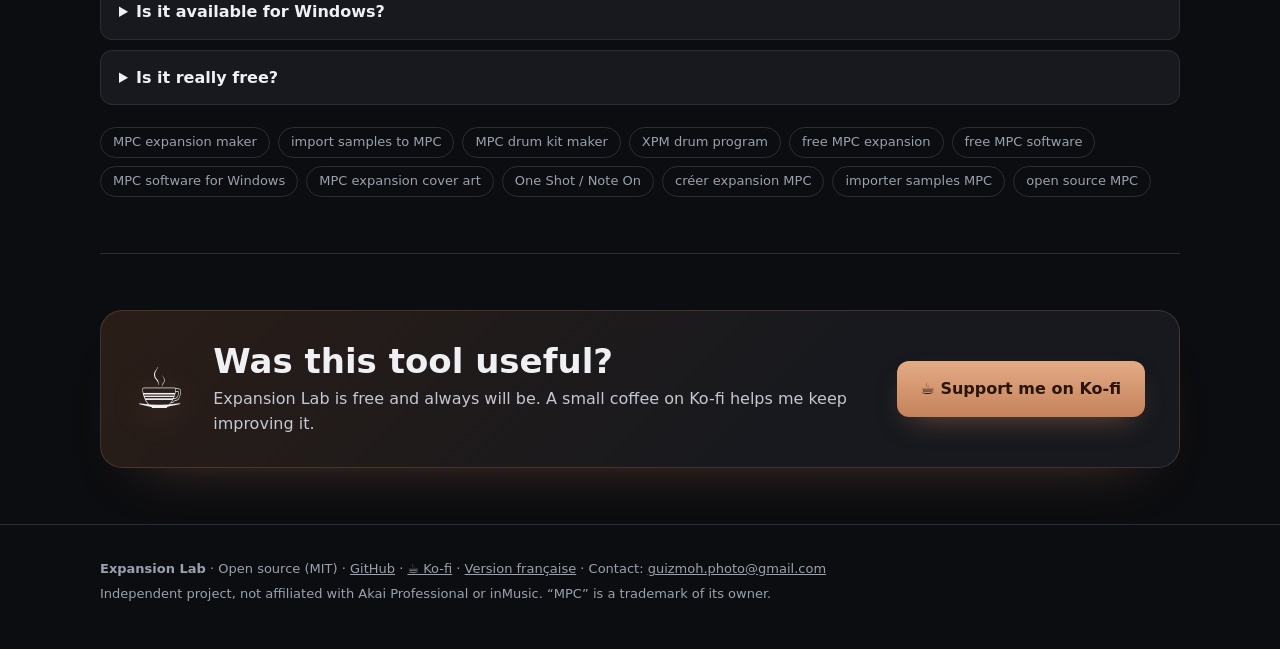
==== commit 735cb6f0: "Nouvel en-tête, X en pads et message glisser-déposer - Logo : X du mot EXPANSION dessiné en pads, le" ====
--- a/en/index.html
+++ b/en/index.html
@@ -4,7 +4,7 @@
 <meta charset="utf-8">
 <meta name="viewport" content="width=device-width,initial-scale=1">
 <title>Expansion Lab – Free MPC Expansion &amp; Drum Kit Maker (Windows &amp; online)</title>
-<meta name="description" content="Free, open-source app to create MPC drum kits (.xpm) and MPC expansions with cover art, and import your samples into your MPC. Use it online or download it for Windows. MPC One, Live, X, Key.">
+<meta name="description" content="A simple drag &amp; drop is all it takes: free, open-source app to create MPC drum kits (.xpm) and MPC expansions with cover art, and import your samples into your MPC. Use it online or download it for Windows. MPC One, Live, X, Key.">
 <meta name="keywords" content="MPC expansion maker, create MPC expansion, MPC drum kit maker, import samples to MPC, convert samples for MPC, XPM drum program creator, MPC drum program, free MPC expansion, free MPC software, MPC software Windows, MPC expansion cover art, MPC expansion image, One Shot Note On MPC, MPC One, MPC Live, MPC X, MPC Key 61, MPC Key 37, MPC Studio, open source MPC tool, Akai MPC sample pack">
 <meta name="robots" content="index,follow,max-image-preview:large">
 <meta name="author" content="Guizmoh">
@@ -27,7 +27,9 @@
 <meta property="og:locale:alternate" content="fr_FR">
 <meta name="twitter:card" content="summary_large_image">
 <meta name="twitter:image" content="https://guizmoh.github.io/expansion-lab/og-image.png">
-<link rel="stylesheet" href="../assets/site.css">
+<link rel="preconnect" href="https://fonts.googleapis.com">
+<link href="https://fonts.googleapis.com/css2?family=Rajdhani:wght@700&display=swap" rel="stylesheet">
+<link rel="stylesheet" href="../assets/site.css?v=6">
 <script type="application/ld+json">
 {
   "@context": "https://schema.org",
@@ -66,17 +68,20 @@
 <body>
 <div class="wrap">
   <nav>
-    <a class="brand" href="./"><img src="../favicon.svg" width="30" height="30" alt=""> <b class="bt">E<em>X</em>PANSION LAB</b></a>
+    <a class="brand" href="./"><img class="bicon" src="../favicon.svg" alt=""> <b class="bt"><span class="sr">Expansion Lab</span><span class="lw" aria-hidden="true">E<svg class="xpad" viewBox="0 0 100 100" aria-hidden="true"><rect x="0" y="0" width="22" height="22" rx="4"/><rect x="26" y="26" width="22" height="22" rx="4"/><rect x="52" y="52" width="22" height="22" rx="4"/><rect x="78" y="78" width="22" height="22" rx="4"/><rect x="78" y="0" width="22" height="22" rx="4"/><rect x="52" y="26" width="22" height="22" rx="4"/><rect x="26" y="52" width="22" height="22" rx="4"/><rect x="0" y="78" width="22" height="22" rx="4"/></svg>PANSION LAB</span></b></a>
     <div class="sp"></div>
-    <a class="kofi-mini" href="https://ko-fi.com/omnipotard" target="_blank" rel="noopener">☕ Support on Ko-fi</a>
-    <a class="gh" href="https://github.com/Guizmoh/expansion-lab">★ GitHub</a>
-    <div class="langsw" aria-label="Language"><a href="../" hreflang="fr" lang="fr" data-setlang="fr">FR</a><a class="on" href="./" hreflang="en" lang="en" data-setlang="en">EN</a></div>
+    <div class="navr">
+      <a class="kofi-mini" href="https://ko-fi.com/omnipotard" target="_blank" rel="noopener">☕ Support on Ko-fi</a>
+      <a class="gh" href="https://github.com/Guizmoh/expansion-lab">★ GitHub</a>
+      <div class="langsw" aria-label="Language"><a href="../" hreflang="fr" lang="fr" data-setlang="fr">FR</a><a class="on" href="./" hreflang="en" lang="en" data-setlang="en">EN</a></div>
+    </div>
   </nav>
 
   <header class="hero">
     <div>
       <span class="badge">● Free · Open source · No sign-up · Windows &amp; online</span>
       <h1>Build your own <em>MPC drum kits</em> and <em>expansions</em> for free</h1>
+      <p class="dnd">⤓ A simple drag &amp; drop is all it takes: drop your sounds on the pads and your expansion is ready.</p>
       <p class="lead">A free, open-source app to <strong>import samples into your MPC</strong>, build <strong>drum programs (.xpm)</strong> and <strong>MPC expansions with cover art</strong> shown in the expansion browser. Use it online or <strong>download it for Windows</strong>.</p>
       <div class="cta">
         <a class="btn main" href="../mpc-expansion-maker.html?lang=en" data-setlang="en">▶ Open the app<small>Online, free</small></a>
@@ -98,7 +103,7 @@
     <h2>Features</h2>
     <p class="sub">Everything you need to turn your samples into a ready-to-play MPC kit.</p>
     <div class="features">
-      <div class="f"><div class="ic">⤓</div><h3>Drag &amp; drop your samples</h3><p>Drop files or a whole folder onto the pads. WAV, MP3, AIFF, FLAC and OGG are converted to WAV automatically.</p></div>
+      <div class="f"><div class="ic">⤓</div><h3>A simple drag &amp; drop is all it takes</h3><p>Drop files or a whole folder onto the pads. WAV, MP3, AIFF, FLAC and OGG are converted to WAV automatically.</p></div>
       <div class="f"><div class="ic">▦</div><h3>MPC drum programs (.xpm)</h3><p>8 banks A–H, 128 pads, multiple kits per expansion. Swap pads, audition by click or keyboard.</p></div>
       <div class="f"><div class="ic">▣</div><h3>MPC expansion with cover art</h3><p>Add a cover image: it shows in the MPC expansion browser. No image? One is generated for you.</p></div>
       <div class="f"><div class="ic">⚙</div><h3>One Shot or Note On</h3><p>Choose per pad whether the sound plays in full (One Shot) or only while the pad is held (Note On).</p></div>
@@ -129,7 +134,7 @@
 
   <section id="how">
     <h2>How to make an MPC expansion</h2>
-    <p class="sub">Four steps, a few minutes.</p>
+    <p class="sub">A simple drag &amp; drop is all it takes: four steps, a few minutes.</p>
     <div class="steps">
       <div class="st"><b>Drag your samples</b><span>onto the pads or into the library</span></div>
       <div class="st"><b>Add a cover image</b><span>it shows in the expansion browser</span></div>
@@ -178,6 +183,6 @@
     <p>Independent project, not affiliated with Akai Professional or inMusic. “MPC” is a trademark of its owner.</p>
   </div>
 </footer>
-<script src="../assets/site.js"></script>
+<script src="../assets/site.js?v=3"></script>
 </body>
 </html>
--- a/assets/site.css
+++ b/assets/site.css
@@ -3,9 +3,16 @@
 body{margin:0;background:radial-gradient(1100px 600px at 70% -150px,#3a1512 0%,transparent 60%),var(--bg);color:var(--text);font:16px/1.6 "Segoe UI",system-ui,-apple-system,Roboto,sans-serif}
 a{color:inherit}
 .wrap{max-width:1120px;margin:0 auto;padding:0 20px}
-nav{display:flex;align-items:center;gap:10px;padding:18px 0;flex-wrap:wrap}
-nav .brand{display:flex;align-items:center;gap:10px;font-weight:800;letter-spacing:.04em;text-decoration:none}
-nav .brand .bt em{font-style:normal;color:var(--red)}
+nav{--b:clamp(26px,5vw,56px);display:flex;align-items:center;gap:10px;padding:22px 0;flex-wrap:wrap}
+nav .brand{display:flex;align-items:center;gap:calc(var(--b)*.3);font-weight:800;letter-spacing:.04em;text-decoration:none}
+nav .brand .bt{font:700 calc(var(--b)/.65) Rajdhani,'Segoe UI',sans-serif;letter-spacing:.06em;line-height:.65}
+nav .bicon{width:var(--b);height:var(--b);flex:none}
+nav .brand .lw{position:relative;top:calc(var(--b)*.03)}
+.navr{display:flex;gap:10px;align-items:center;margin-left:auto}
+.xpad{height:.65em;height:1cap;width:auto;vertical-align:0;margin:0 .04em;fill:currentColor}
+.lw{white-space:nowrap;display:inline-block}
+.sr{position:absolute;width:1px;height:1px;overflow:hidden;clip:rect(0 0 0 0);white-space:nowrap}
+
 nav .sp{flex:1}
 nav a.gh{font-size:14px;color:var(--muted);text-decoration:none;border:1px solid var(--line);padding:7px 12px;border-radius:20px}
 nav a.gh:hover{color:var(--text);border-color:#555}
@@ -21,6 +28,7 @@
 .badge{display:inline-flex;gap:8px;align-items:center;font-size:13px;color:var(--ok);background:#3ddc8414;border:1px solid #3ddc8433;padding:4px 12px;border-radius:20px}
 h1{font-size:clamp(32px,5vw,52px);line-height:1.08;margin:16px 0 18px;letter-spacing:-.01em}
 h1 em{font-style:normal;color:var(--red)}
+.dnd{display:inline-block;margin:0 0 16px;padding:9px 16px;font-size:17px;font-weight:600;color:#fff;background:#ff3b3014;border:1px solid #ff3b3040;border-radius:12px}
 .lead{color:#c9ced8;margin:0 0 6px;font-size:17px}
 .cta{display:flex;gap:12px;flex-wrap:wrap;margin-top:26px}
 .btn{display:inline-flex;align-items:center;gap:10px;padding:15px 24px;border-radius:12px;font-weight:700;text-decoration:none;transition:transform .15s;border:0;font:inherit;font-weight:700;cursor:pointer;color:inherit}
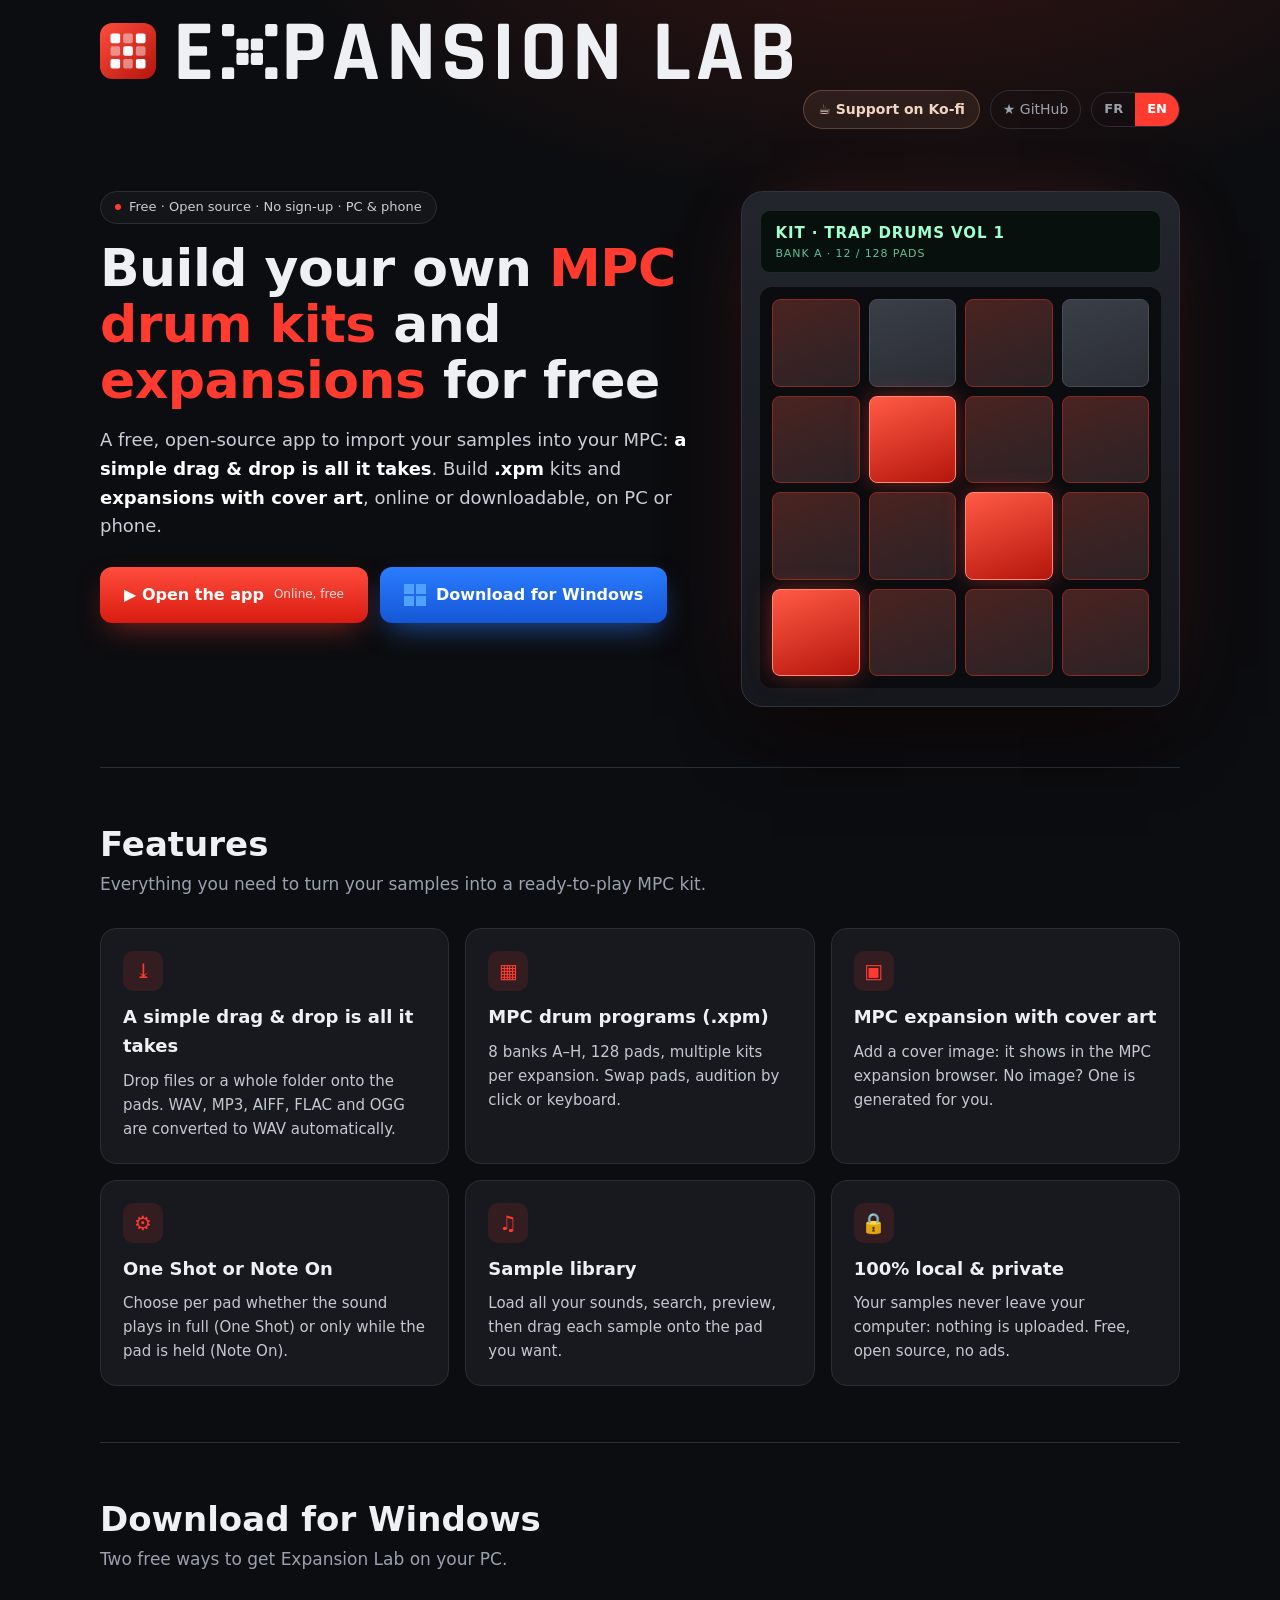
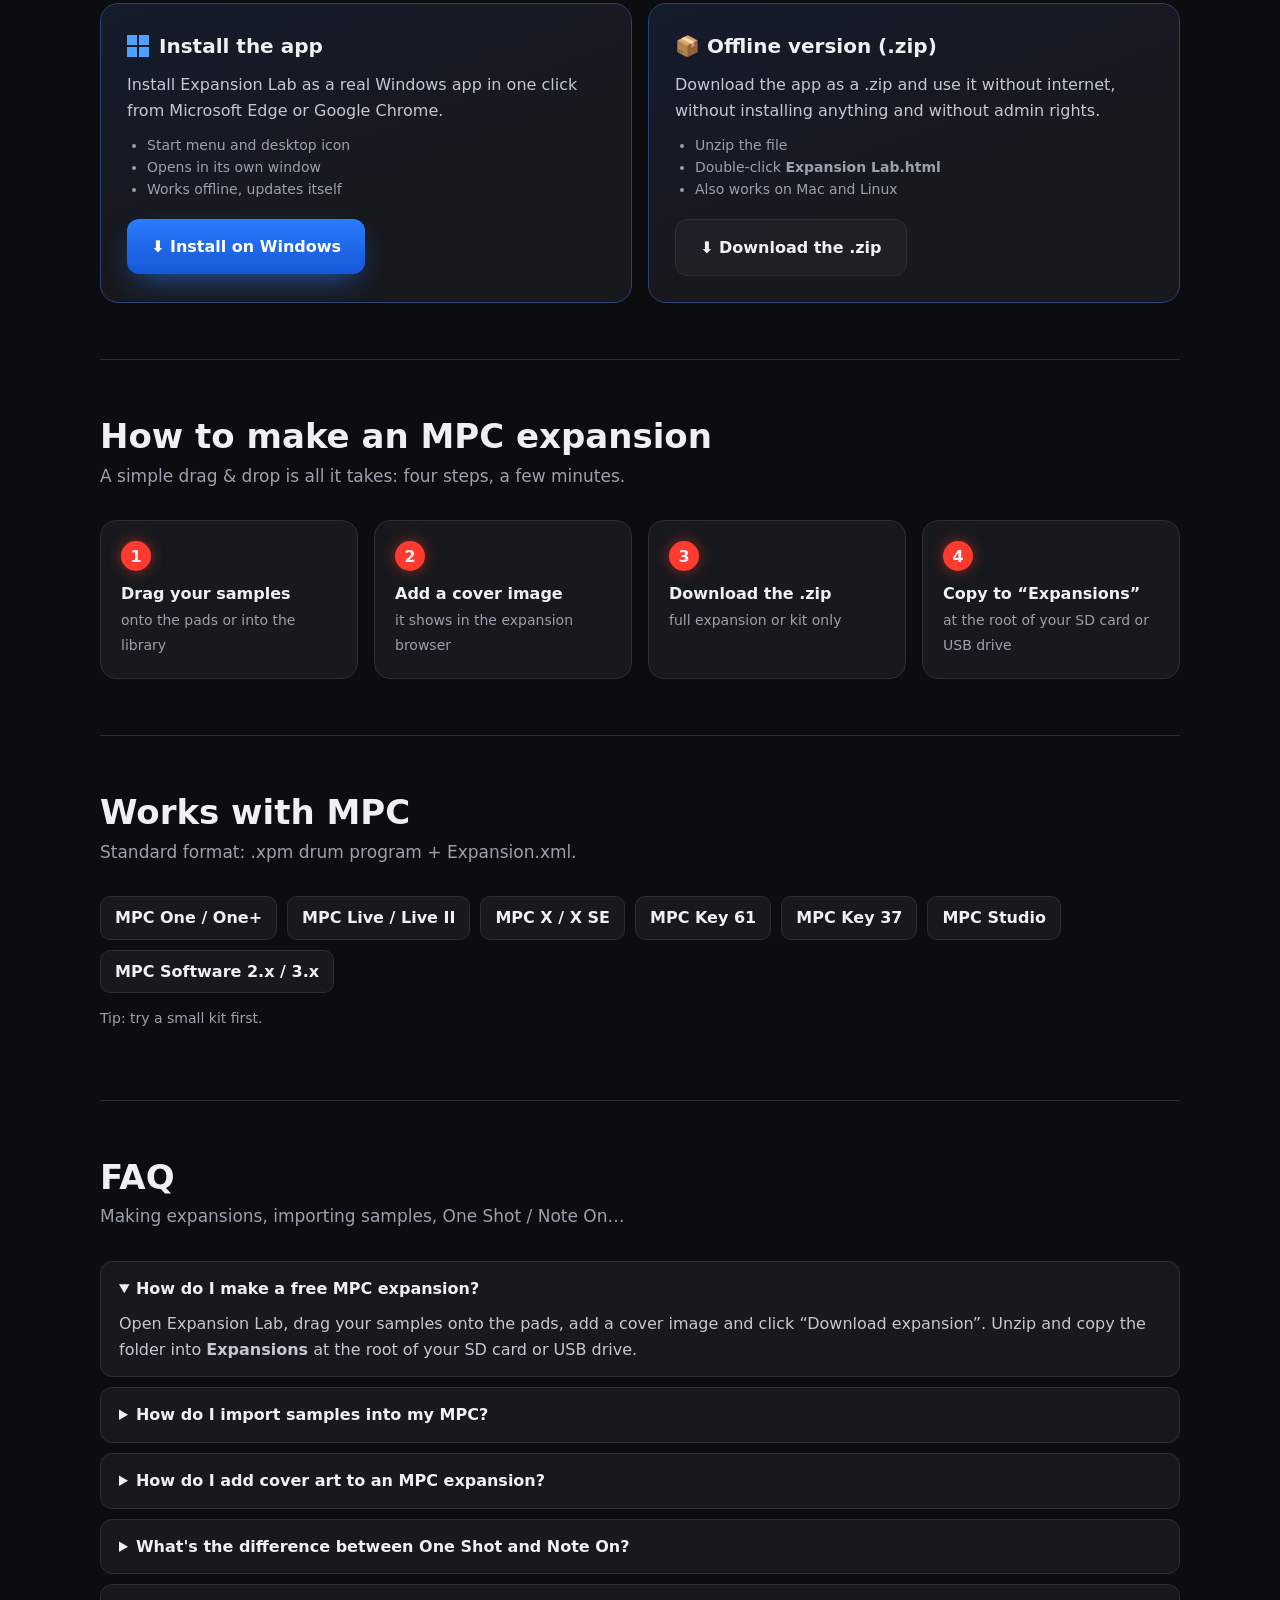
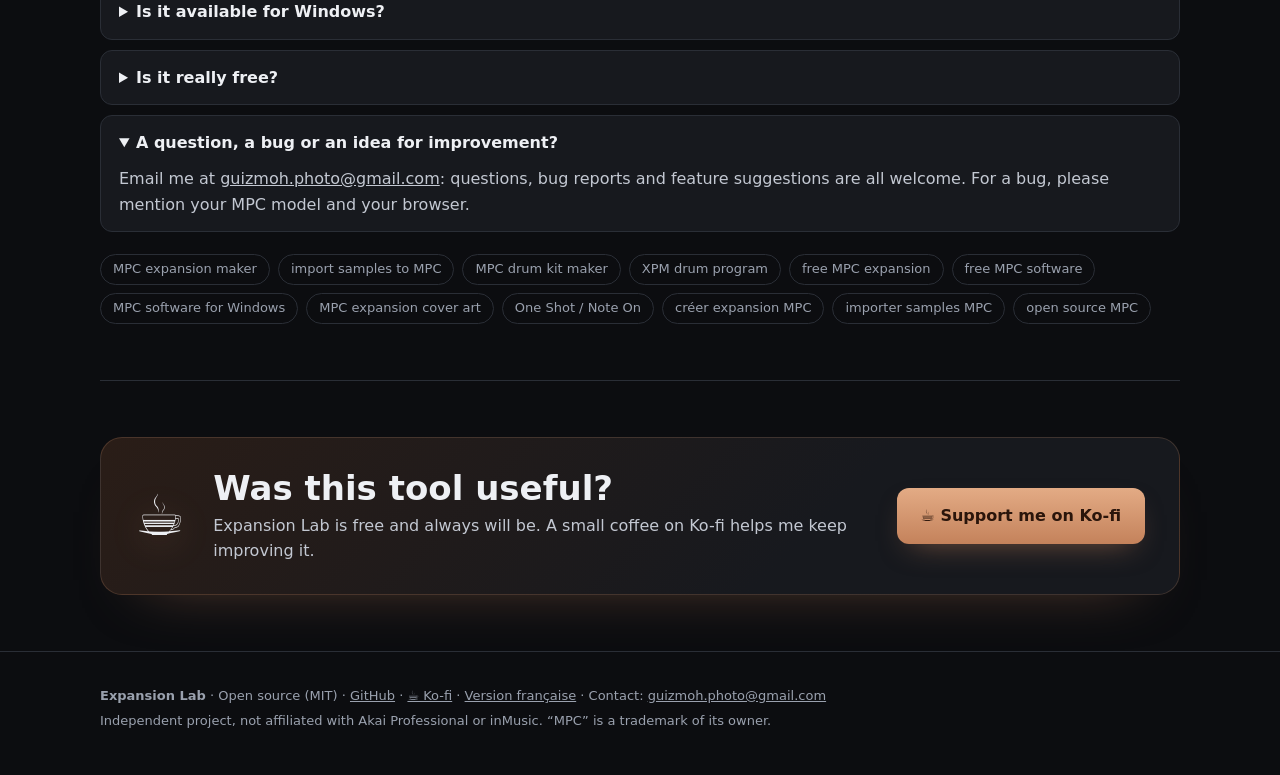
==== commit a012bc4f: "Accueil : bandeau aligné, intro raccourcie, contact dans la FAQ - Bandeau « Gratuit · Open source… »" ====
--- a/en/index.html
+++ b/en/index.html
@@ -13,6 +13,8 @@
 <link rel="alternate" hreflang="en" href="https://guizmoh.github.io/expansion-lab/en/">
 <link rel="alternate" hreflang="x-default" href="https://guizmoh.github.io/expansion-lab/en/">
 <link rel="icon" href="../favicon.svg" type="image/svg+xml">
+<link rel="icon" href="../icons/favicon-32.png" type="image/png" sizes="32x32">
+<link rel="apple-touch-icon" href="../icons/apple-touch-icon.png">
 <link rel="manifest" href="../manifest.webmanifest">
 <meta name="theme-color" content="#0c0d10">
 <meta property="og:type" content="website">
@@ -29,7 +31,7 @@
 <meta name="twitter:image" content="https://guizmoh.github.io/expansion-lab/og-image.png">
 <link rel="preconnect" href="https://fonts.googleapis.com">
 <link href="https://fonts.googleapis.com/css2?family=Rajdhani:wght@700&display=swap" rel="stylesheet">
-<link rel="stylesheet" href="../assets/site.css?v=6">
+<link rel="stylesheet" href="../assets/site.css?v=7">
 <script type="application/ld+json">
 {
   "@context": "https://schema.org",
@@ -79,10 +81,9 @@
 
   <header class="hero">
     <div>
-      <span class="badge">● Free · Open source · No sign-up · Windows &amp; online</span>
+      <span class="badge"><i class="dot"></i>Free · Open source · No sign-up · PC &amp; phone</span>
       <h1>Build your own <em>MPC drum kits</em> and <em>expansions</em> for free</h1>
-      <p class="dnd">⤓ A simple drag &amp; drop is all it takes: drop your sounds on the pads and your expansion is ready.</p>
-      <p class="lead">A free, open-source app to <strong>import samples into your MPC</strong>, build <strong>drum programs (.xpm)</strong> and <strong>MPC expansions with cover art</strong> shown in the expansion browser. Use it online or <strong>download it for Windows</strong>.</p>
+      <p class="lead">A free, open-source app to import your samples into your MPC: <strong>a simple drag &amp; drop is all it takes</strong>. Build <strong>.xpm</strong> kits and <strong>expansions with cover art</strong>, online or downloadable, on PC or phone.</p>
       <div class="cta">
         <a class="btn main" href="../mpc-expansion-maker.html?lang=en" data-setlang="en">▶ Open the app<small>Online, free</small></a>
         <a class="btn win" href="#windows"><span class="winlogo"><i></i><i></i><i></i><i></i></span> Download for Windows</a>
@@ -159,6 +160,7 @@
     <details><summary>What's the difference between One Shot and Note On?</summary><p><b>One Shot</b>: the whole sound plays even if you release the pad (kicks, snares, claps). <b>Note On</b>: the sound stops when you release the pad (long 808s, pads, vocals). Set it per pad with the ⚙ button.</p></details>
     <details><summary>Is it available for Windows?</summary><p>Yes: install it as an app from Edge or Chrome, or download the offline .zip version. See <a href="#windows">Download for Windows</a>.</p></details>
     <details><summary>Is it really free?</summary><p>Yes: free, open source (MIT license), no sign-up, no ads.</p></details>
+    <details open><summary>A question, a bug or an idea for improvement?</summary><p>Email me at <a href="mailto:guizmoh.photo@gmail.com?subject=Expansion%20Lab">guizmoh.photo@gmail.com</a>: questions, bug reports and feature suggestions are all welcome. For a bug, please mention your MPC model and your browser.</p></details>
     <div class="tags">
       <span>MPC expansion maker</span><span>import samples to MPC</span><span>MPC drum kit maker</span><span>XPM drum program</span>
       <span>free MPC expansion</span><span>free MPC software</span><span>MPC software for Windows</span><span>MPC expansion cover art</span>
--- a/assets/site.css
+++ b/assets/site.css
@@ -23,13 +23,14 @@
 .langsw a.on{background:var(--red);color:#fff}
 .langsw a:not(.on):hover{color:var(--text)}
 @media(max-width:700px){.kofi-mini,nav a.gh{display:none}}
-.hero{display:grid;grid-template-columns:1.15fr .85fr;gap:48px;align-items:center;padding:40px 0 60px}
+.hero{display:grid;grid-template-columns:1.15fr .85fr;gap:48px;align-items:start;padding:40px 0 60px}
 @media(max-width:860px){.hero{grid-template-columns:1fr;gap:32px;padding-top:16px}}
-.badge{display:inline-flex;gap:8px;align-items:center;font-size:13px;color:var(--ok);background:#3ddc8414;border:1px solid #3ddc8433;padding:4px 12px;border-radius:20px}
+.badge{display:inline-flex;gap:8px;align-items:center;font-size:13px;color:#c9ced8;background:#ffffff08;border:1px solid var(--line);padding:5px 14px;border-radius:20px}
+.badge .dot{width:6px;height:6px;border-radius:50%;background:var(--red);flex:none}
 h1{font-size:clamp(32px,5vw,52px);line-height:1.08;margin:16px 0 18px;letter-spacing:-.01em}
 h1 em{font-style:normal;color:var(--red)}
-.dnd{display:inline-block;margin:0 0 16px;padding:9px 16px;font-size:17px;font-weight:600;color:#fff;background:#ff3b3014;border:1px solid #ff3b3040;border-radius:12px}
-.lead{color:#c9ced8;margin:0 0 6px;font-size:17px}
+.lead{color:#c9ced8;margin:0 0 6px;font-size:18px;max-width:34em}
+.lead strong{color:#fff}
 .cta{display:flex;gap:12px;flex-wrap:wrap;margin-top:26px}
 .btn{display:inline-flex;align-items:center;gap:10px;padding:15px 24px;border-radius:12px;font-weight:700;text-decoration:none;transition:transform .15s;border:0;font:inherit;font-weight:700;cursor:pointer;color:inherit}
 .btn:hover{transform:translateY(-2px)}
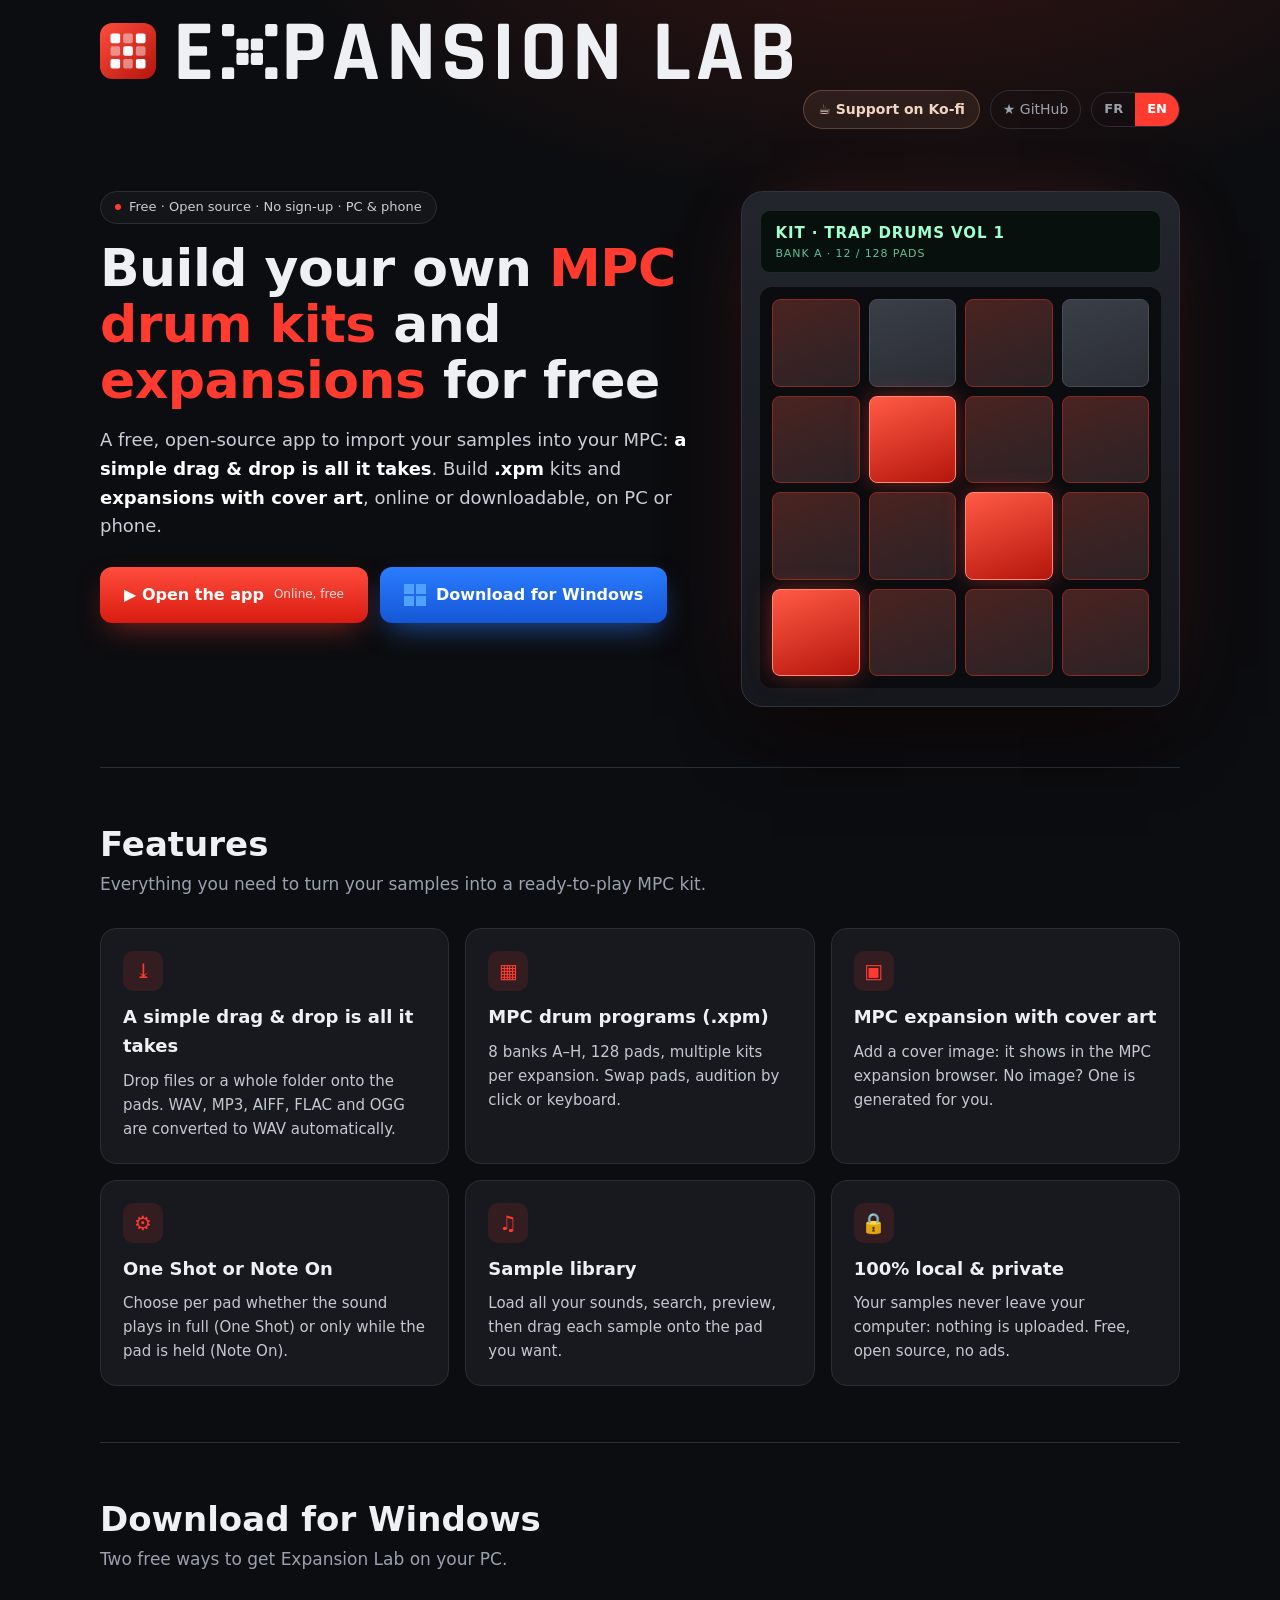
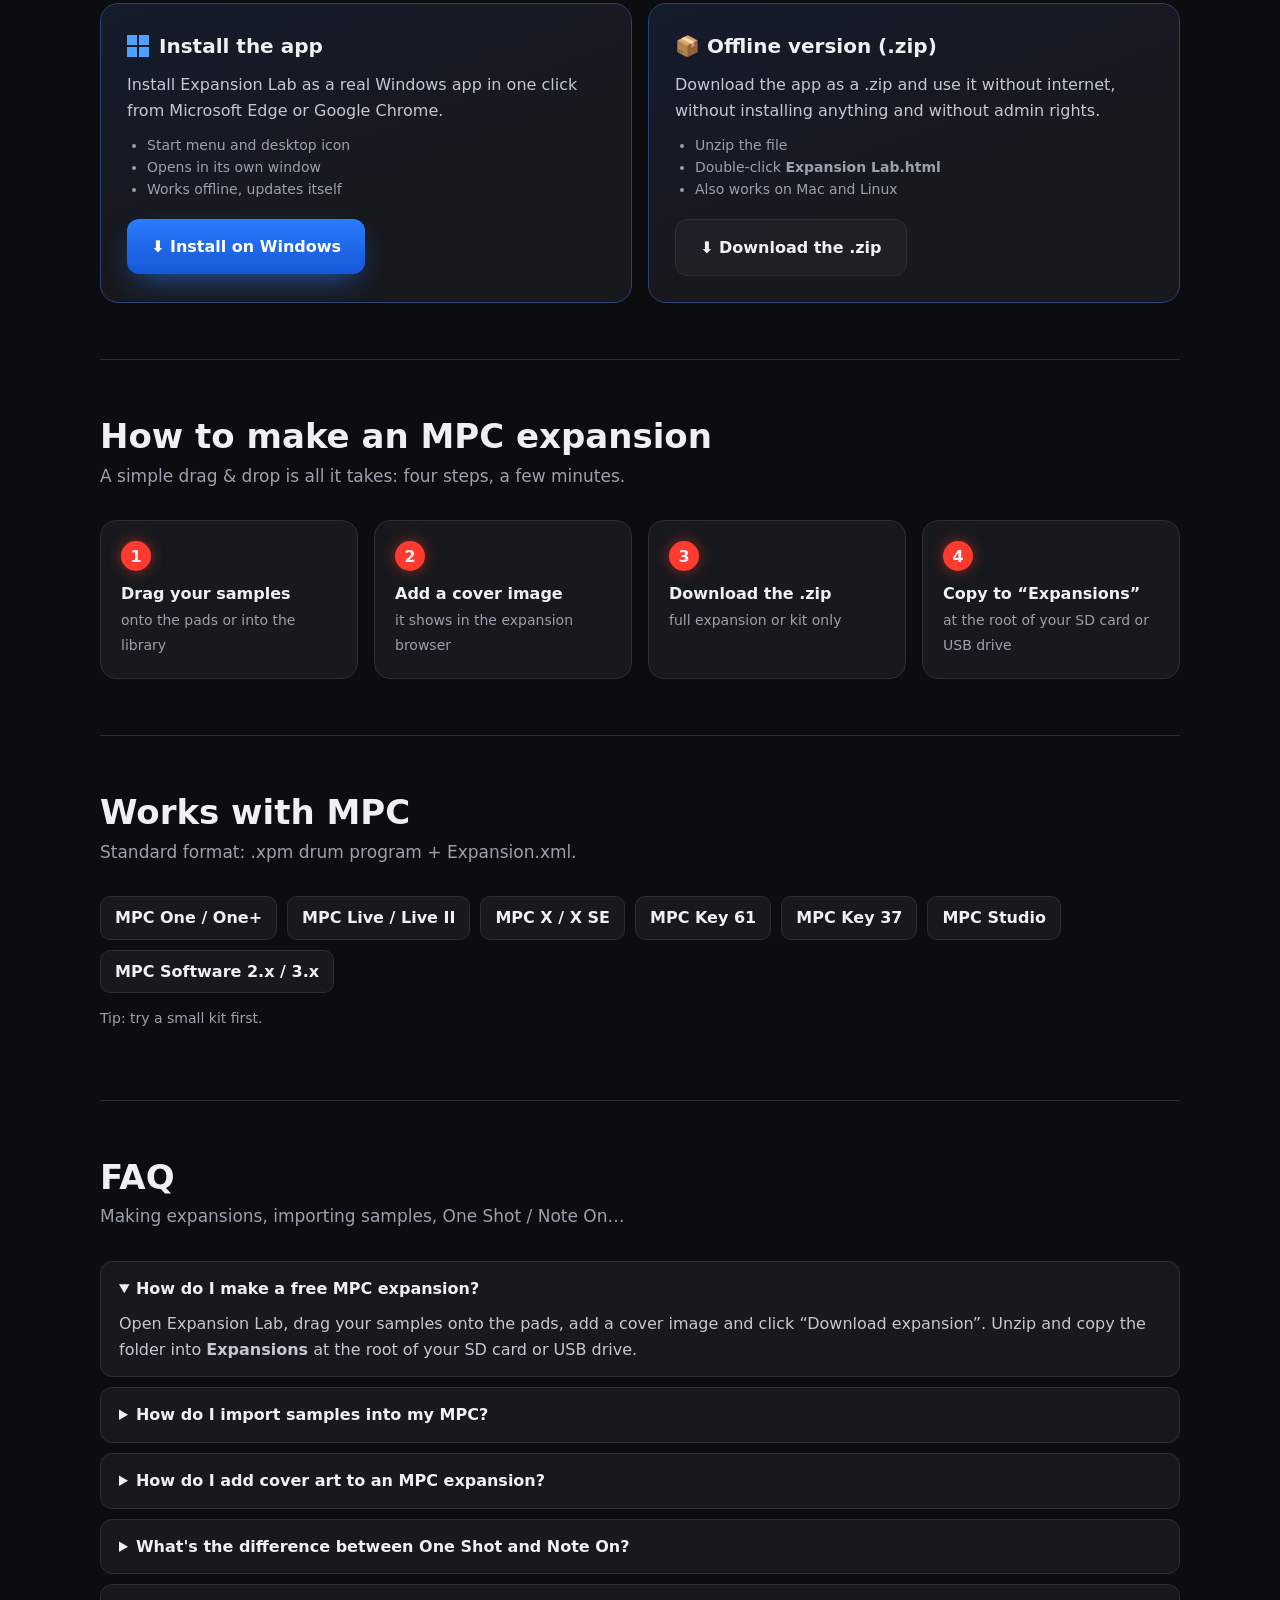
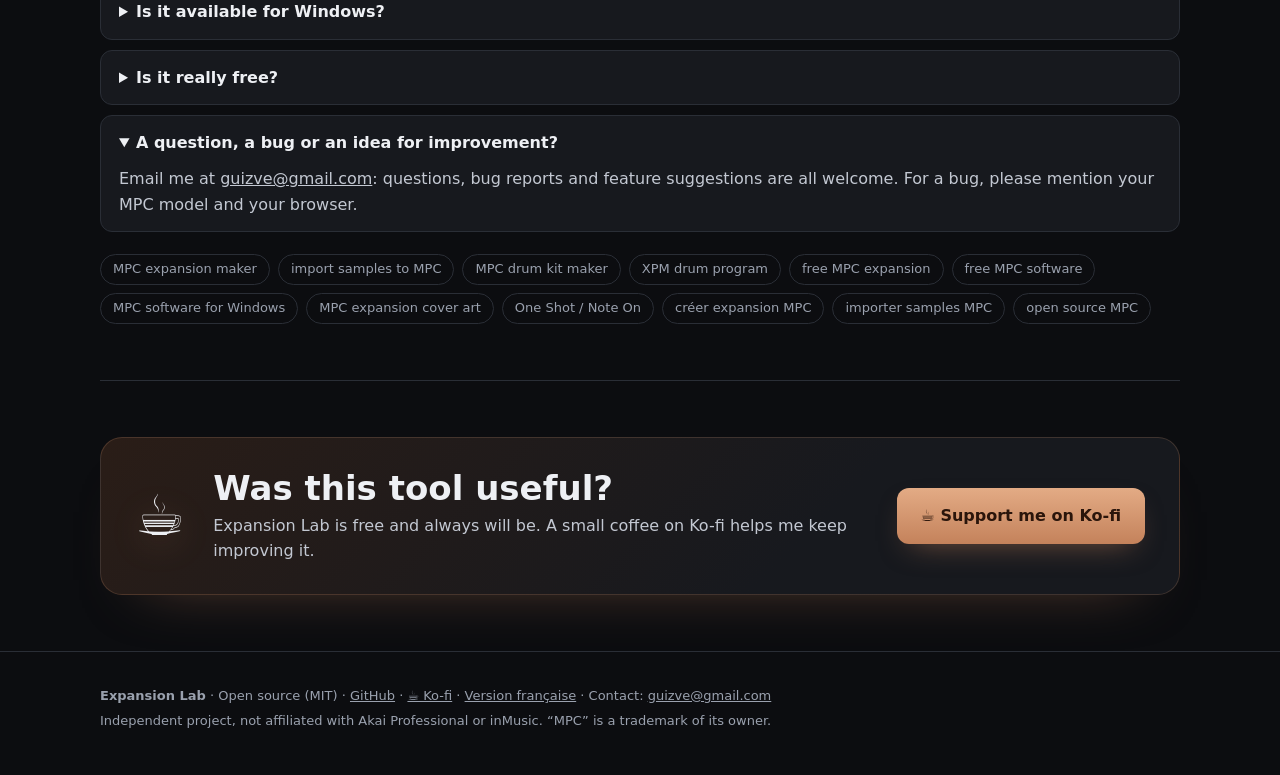
==== commit 31a9fa35: "Contact : nouvelle adresse e-mail Co-Authored-By: Claude Opus 5.5 <noreply@anthropic.com>" ====
--- a/en/index.html
+++ b/en/index.html
@@ -160,7 +160,7 @@
     <details><summary>What's the difference between One Shot and Note On?</summary><p><b>One Shot</b>: the whole sound plays even if you release the pad (kicks, snares, claps). <b>Note On</b>: the sound stops when you release the pad (long 808s, pads, vocals). Set it per pad with the ⚙ button.</p></details>
     <details><summary>Is it available for Windows?</summary><p>Yes: install it as an app from Edge or Chrome, or download the offline .zip version. See <a href="#windows">Download for Windows</a>.</p></details>
     <details><summary>Is it really free?</summary><p>Yes: free, open source (MIT license), no sign-up, no ads.</p></details>
-    <details open><summary>A question, a bug or an idea for improvement?</summary><p>Email me at <a href="mailto:guizmoh.photo@gmail.com?subject=Expansion%20Lab">guizmoh.photo@gmail.com</a>: questions, bug reports and feature suggestions are all welcome. For a bug, please mention your MPC model and your browser.</p></details>
+    <details open><summary>A question, a bug or an idea for improvement?</summary><p>Email me at <a href="mailto:guizve@gmail.com?subject=Expansion%20Lab">guizve@gmail.com</a>: questions, bug reports and feature suggestions are all welcome. For a bug, please mention your MPC model and your browser.</p></details>
     <div class="tags">
       <span>MPC expansion maker</span><span>import samples to MPC</span><span>MPC drum kit maker</span><span>XPM drum program</span>
       <span>free MPC expansion</span><span>free MPC software</span><span>MPC software for Windows</span><span>MPC expansion cover art</span>
@@ -181,7 +181,7 @@
 </div>
 <footer>
   <div class="wrap">
-    <p><b>Expansion Lab</b> · Open source (MIT) · <a href="https://github.com/Guizmoh/expansion-lab">GitHub</a> · <a href="https://ko-fi.com/omnipotard" target="_blank" rel="noopener">☕ Ko-fi</a> · <a href="../" hreflang="fr">Version française</a> · Contact: <a href="mailto:guizmoh.photo@gmail.com">guizmoh.photo@gmail.com</a></p>
+    <p><b>Expansion Lab</b> · Open source (MIT) · <a href="https://github.com/Guizmoh/expansion-lab">GitHub</a> · <a href="https://ko-fi.com/omnipotard" target="_blank" rel="noopener">☕ Ko-fi</a> · <a href="../" hreflang="fr">Version française</a> · Contact: <a href="mailto:guizve@gmail.com">guizve@gmail.com</a></p>
     <p>Independent project, not affiliated with Akai Professional or inMusic. “MPC” is a trademark of its owner.</p>
   </div>
 </footer>
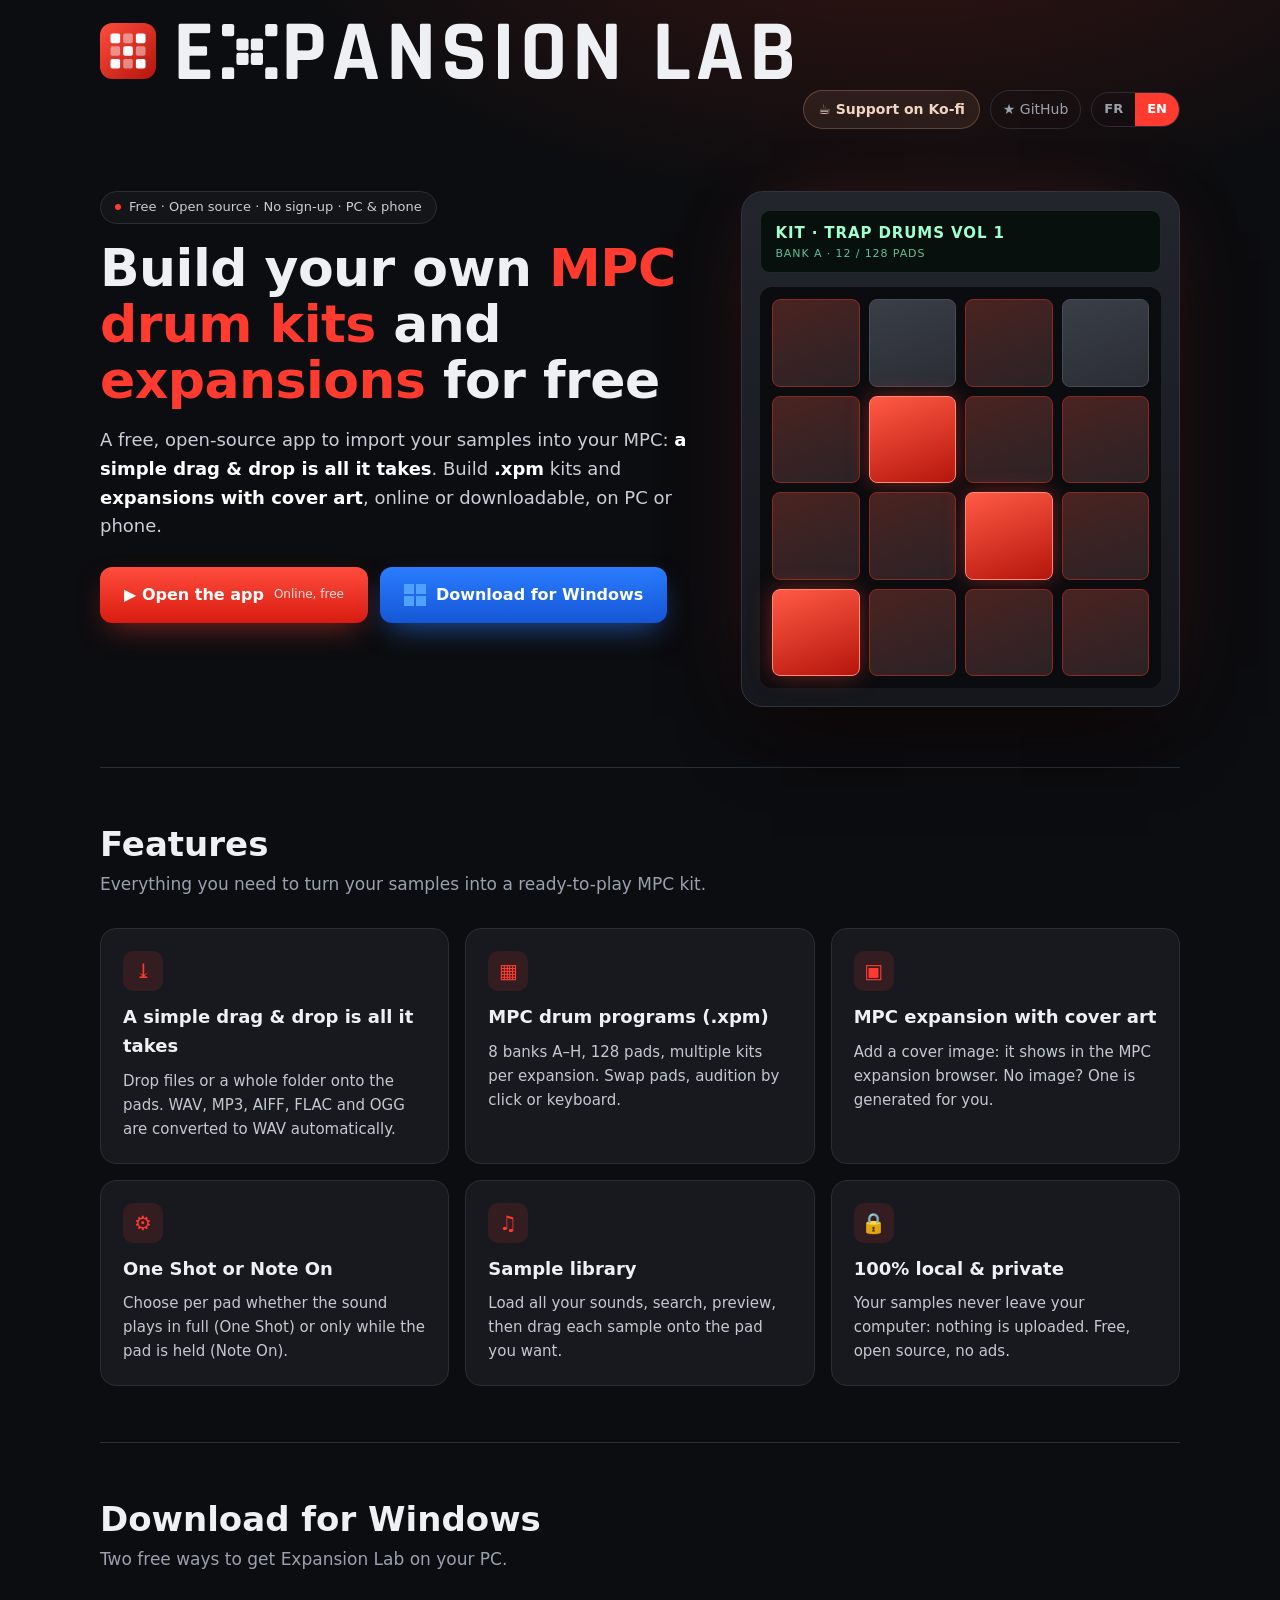
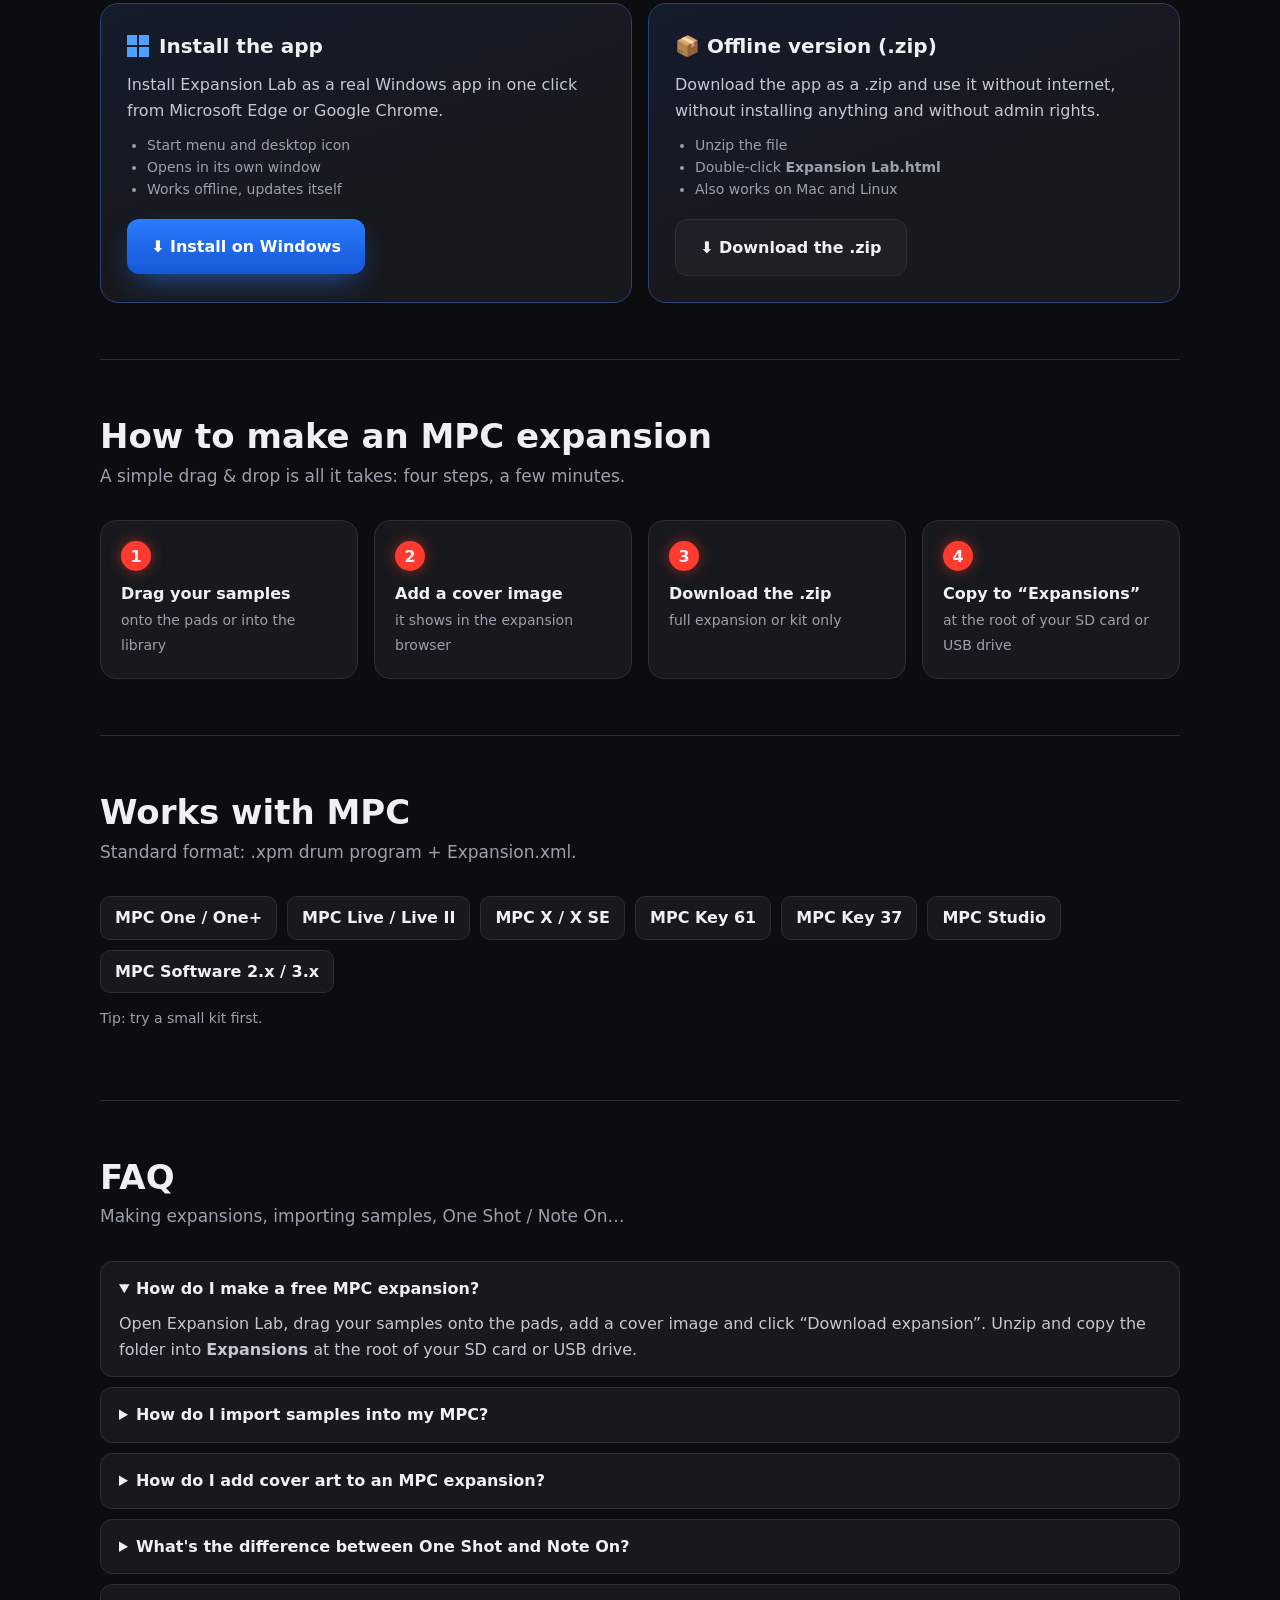
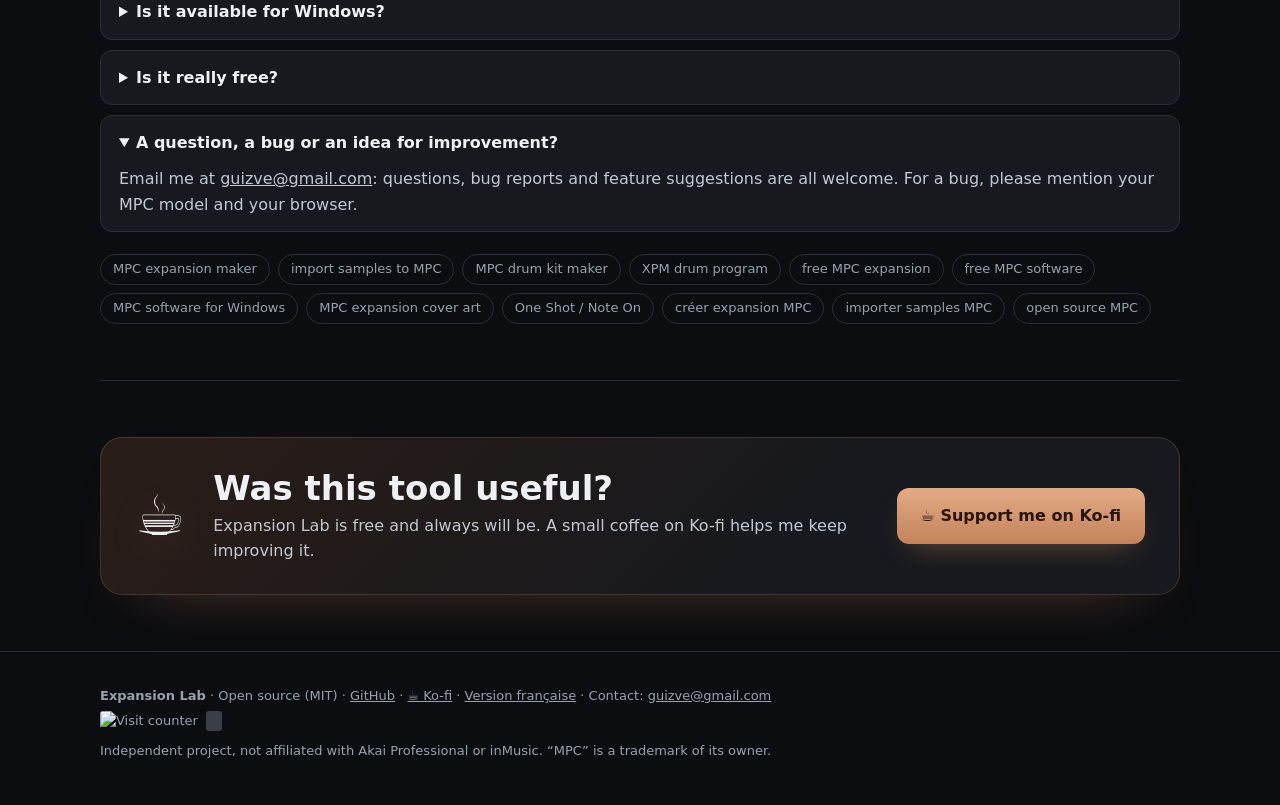
==== commit 9e3debfe: "Compteurs de visites et de téléchargements en bas de page - Compteur de visites (hits.sh), commun au" ====
--- a/en/index.html
+++ b/en/index.html
@@ -31,7 +31,7 @@
 <meta name="twitter:image" content="https://guizmoh.github.io/expansion-lab/og-image.png">
 <link rel="preconnect" href="https://fonts.googleapis.com">
 <link href="https://fonts.googleapis.com/css2?family=Rajdhani:wght@700&display=swap" rel="stylesheet">
-<link rel="stylesheet" href="../assets/site.css?v=7">
+<link rel="stylesheet" href="../assets/site.css?v=8">
 <script type="application/ld+json">
 {
   "@context": "https://schema.org",
@@ -41,7 +41,7 @@
   "applicationCategory": "MultimediaApplication",
   "operatingSystem": "Windows, macOS, Linux, ChromeOS (web browser)",
   "url": "https://guizmoh.github.io/expansion-lab/en/",
-  "downloadUrl": "https://guizmoh.github.io/expansion-lab/downloads/Expansion-Lab-Windows.zip",
+  "downloadUrl": "https://github.com/Guizmoh/expansion-lab/releases/latest/download/Expansion-Lab-Windows.zip",
   "license": "https://opensource.org/licenses/MIT",
   "isAccessibleForFree": true,
   "inLanguage": ["en", "fr"],
@@ -128,7 +128,7 @@
         <h3>📦 Offline version (.zip)</h3>
         <p>Download the app as a .zip and use it without internet, without installing anything and without admin rights.</p>
         <ul><li>Unzip the file</li><li>Double-click <b>Expansion Lab.html</b></li><li>Also works on Mac and Linux</li></ul>
-        <a class="btn alt" href="../downloads/Expansion-Lab-Windows.zip" download>⬇ Download the .zip</a>
+        <a class="btn alt" href="https://github.com/Guizmoh/expansion-lab/releases/latest/download/Expansion-Lab-Windows.zip" download>⬇ Download the .zip</a>
       </div>
     </div>
   </section>
@@ -182,9 +182,10 @@
 <footer>
   <div class="wrap">
     <p><b>Expansion Lab</b> · Open source (MIT) · <a href="https://github.com/Guizmoh/expansion-lab">GitHub</a> · <a href="https://ko-fi.com/omnipotard" target="_blank" rel="noopener">☕ Ko-fi</a> · <a href="../" hreflang="fr">Version française</a> · Contact: <a href="mailto:guizve@gmail.com">guizve@gmail.com</a></p>
+    <p class="stats"><img src="https://hits.sh/guizmoh.github.io/expansion-lab.svg?style=flat-square&amp;color=3a3e47&amp;labelColor=17191e&amp;label=visits" alt="Visit counter" height="20"> <span class="dl" id="dlCount" data-one="Windows download" data-many="Windows downloads" hidden></span></p>
     <p>Independent project, not affiliated with Akai Professional or inMusic. “MPC” is a trademark of its owner.</p>
   </div>
 </footer>
-<script src="../assets/site.js?v=3"></script>
+<script src="../assets/site.js?v=4"></script>
 </body>
 </html>
--- a/assets/site.css
+++ b/assets/site.css
@@ -87,3 +87,7 @@
 .kofi p{margin:0;color:#c3c8d2}
 footer{border-top:1px solid var(--line);padding:30px 0 40px;color:var(--muted);font-size:13px}
 footer p{margin:4px 0}
+
+.stats{display:flex;gap:8px;align-items:center;flex-wrap:wrap;margin:0 0 10px!important}
+.stats img{display:block;border-radius:3px}
+.stats .dl{display:inline-flex;align-items:center;height:20px;padding:0 8px;border-radius:3px;background:#3a3e47;color:#fff;font:11px Verdana,Geneva,sans-serif}
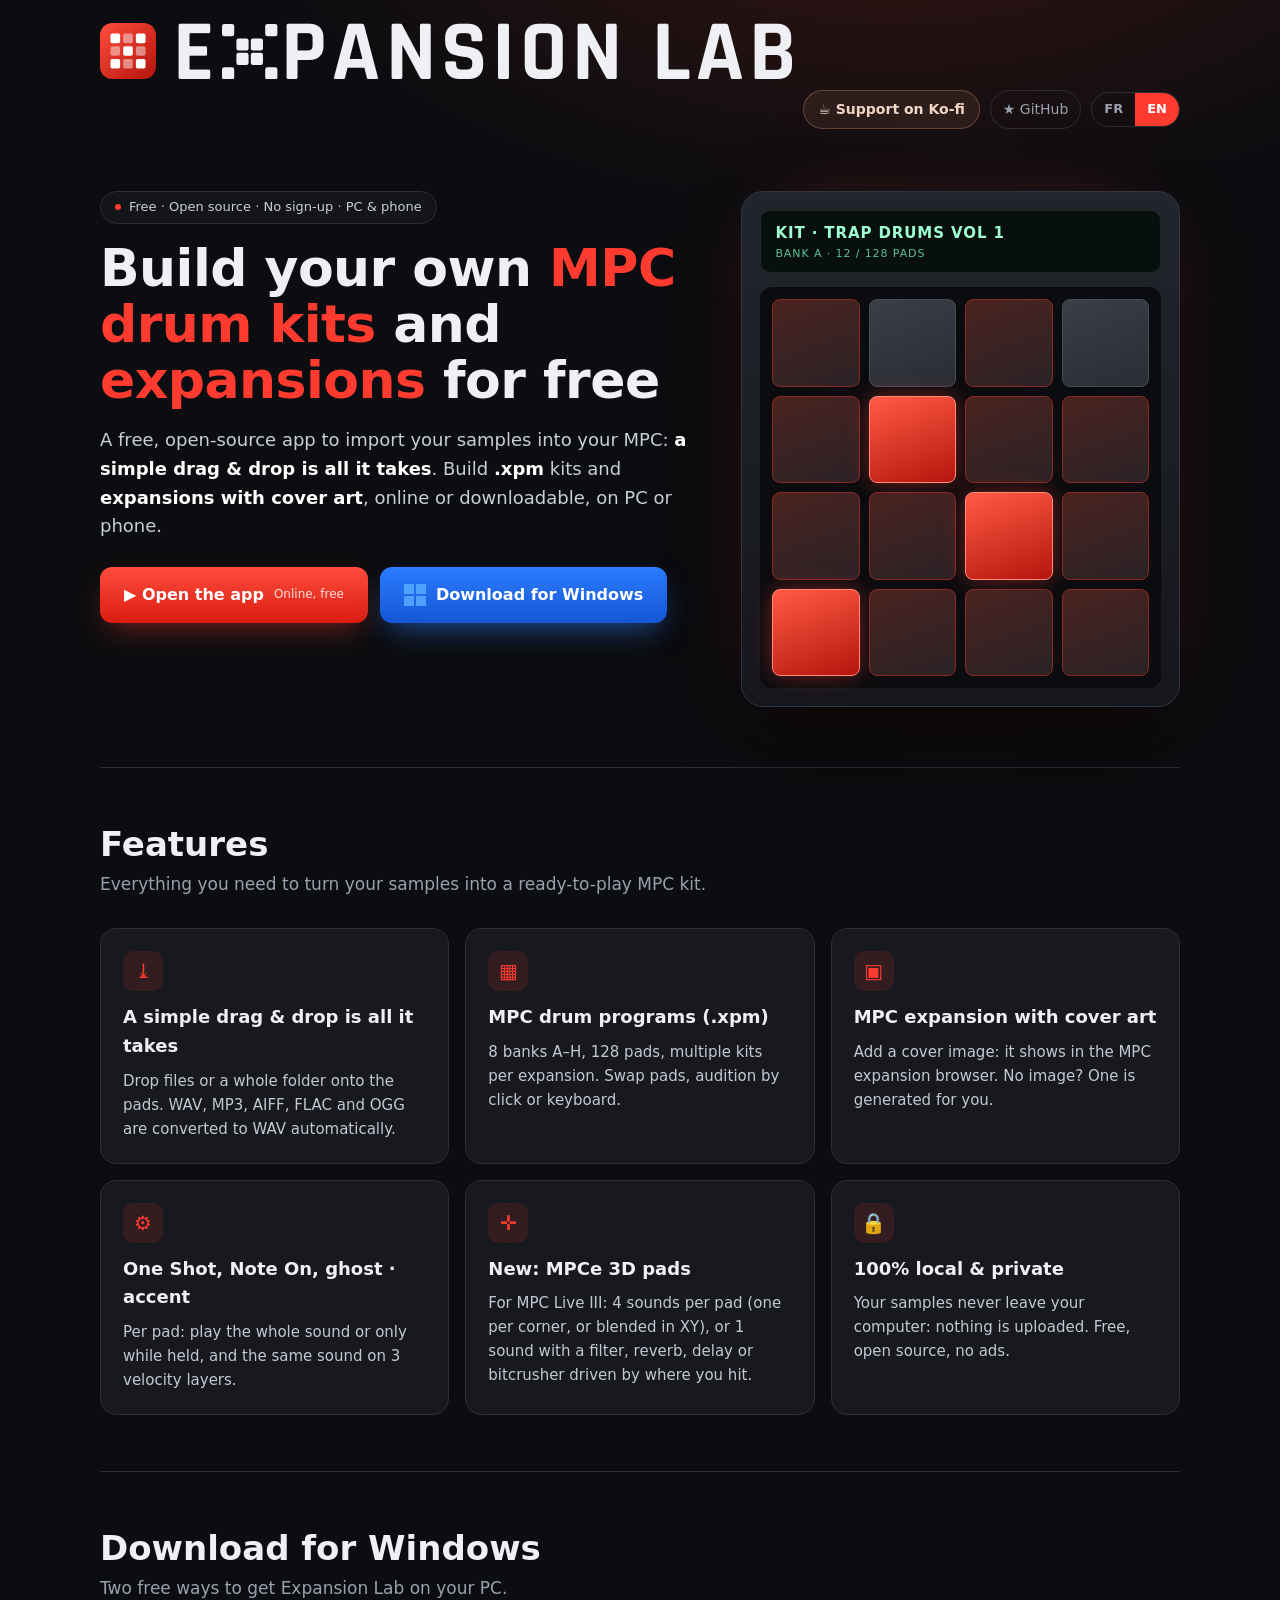
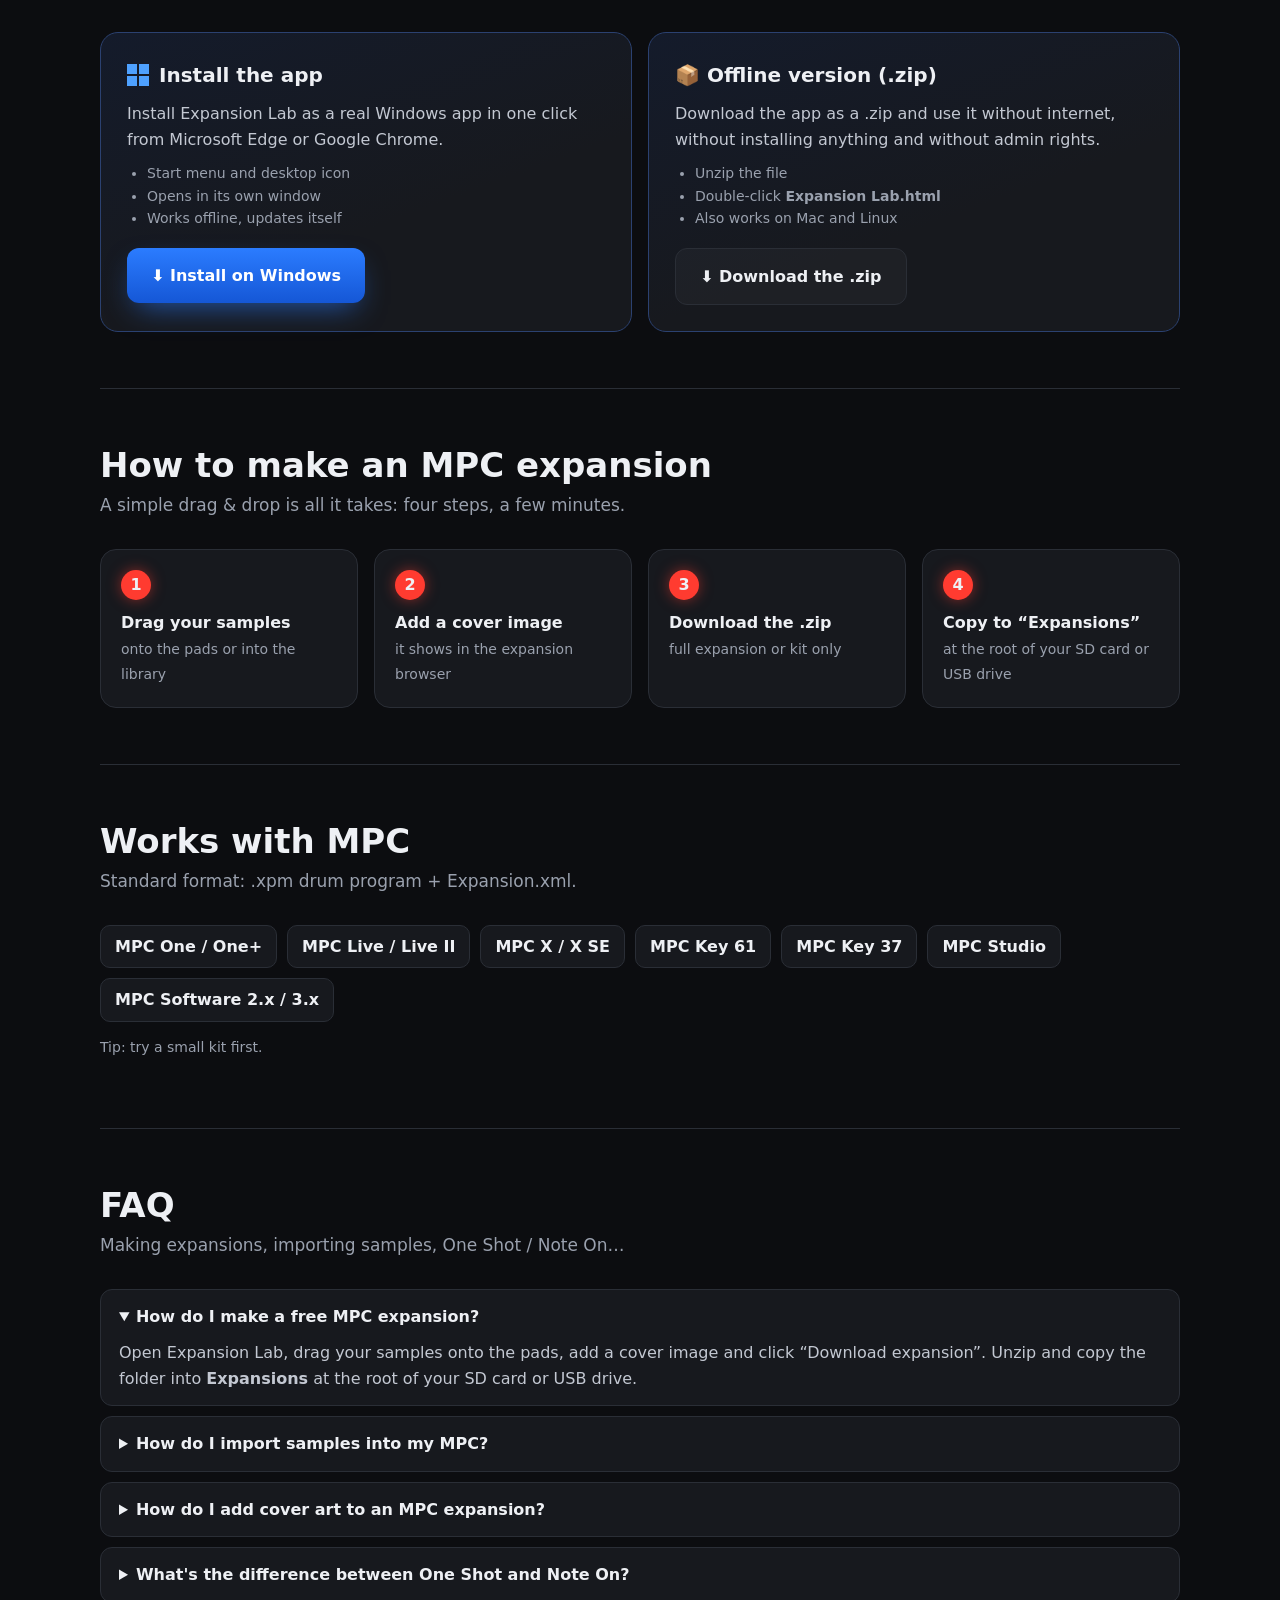
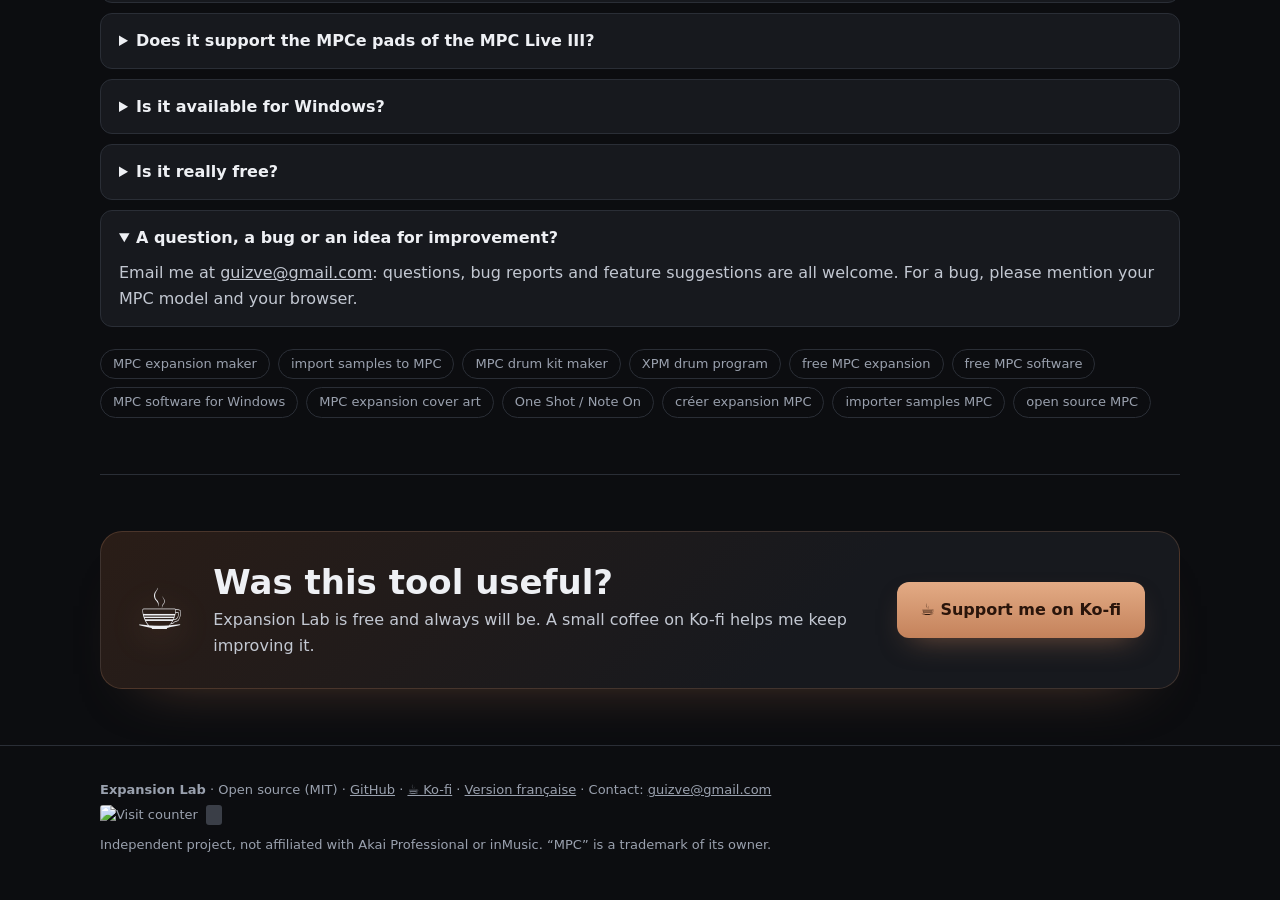
==== commit d53ee6a1: "Mode MPCe : 4 sons par pad (coins ou XY), effets X/Y, export piste .xtd - Choix par pad : 1 son (ave" ====
--- a/en/index.html
+++ b/en/index.html
@@ -5,7 +5,7 @@
 <meta name="viewport" content="width=device-width,initial-scale=1">
 <title>Expansion Lab – Free MPC Expansion &amp; Drum Kit Maker (Windows &amp; online)</title>
 <meta name="description" content="A simple drag &amp; drop is all it takes: free, open-source app to create MPC drum kits (.xpm) and MPC expansions with cover art, and import your samples into your MPC. Use it online or download it for Windows. MPC One, Live, X, Key.">
-<meta name="keywords" content="MPC expansion maker, create MPC expansion, MPC drum kit maker, import samples to MPC, convert samples for MPC, XPM drum program creator, MPC drum program, free MPC expansion, free MPC software, MPC software Windows, MPC expansion cover art, MPC expansion image, One Shot Note On MPC, MPC One, MPC Live, MPC X, MPC Key 61, MPC Key 37, MPC Studio, open source MPC tool, Akai MPC sample pack">
+<meta name="keywords" content="MPC expansion maker, MPCe, MPC Live III, MPCe 3D pads, MPCe kit maker, create MPC expansion, MPC drum kit maker, import samples to MPC, convert samples for MPC, XPM drum program creator, MPC drum program, free MPC expansion, free MPC software, MPC software Windows, MPC expansion cover art, MPC expansion image, One Shot Note On MPC, MPC One, MPC Live, MPC X, MPC Key 61, MPC Key 37, MPC Studio, open source MPC tool, Akai MPC sample pack">
 <meta name="robots" content="index,follow,max-image-preview:large">
 <meta name="author" content="Guizmoh">
 <link rel="canonical" href="https://guizmoh.github.io/expansion-lab/en/">
@@ -107,8 +107,8 @@
       <div class="f"><div class="ic">⤓</div><h3>A simple drag &amp; drop is all it takes</h3><p>Drop files or a whole folder onto the pads. WAV, MP3, AIFF, FLAC and OGG are converted to WAV automatically.</p></div>
       <div class="f"><div class="ic">▦</div><h3>MPC drum programs (.xpm)</h3><p>8 banks A–H, 128 pads, multiple kits per expansion. Swap pads, audition by click or keyboard.</p></div>
       <div class="f"><div class="ic">▣</div><h3>MPC expansion with cover art</h3><p>Add a cover image: it shows in the MPC expansion browser. No image? One is generated for you.</p></div>
-      <div class="f"><div class="ic">⚙</div><h3>One Shot or Note On</h3><p>Choose per pad whether the sound plays in full (One Shot) or only while the pad is held (Note On).</p></div>
-      <div class="f"><div class="ic">♫</div><h3>Sample library</h3><p>Load all your sounds, search, preview, then drag each sample onto the pad you want.</p></div>
+      <div class="f"><div class="ic">⚙</div><h3>One Shot, Note On, ghost · accent</h3><p>Per pad: play the whole sound or only while held, and the same sound on 3 velocity layers.</p></div>
+      <div class="f"><div class="ic">✛</div><h3>New: MPCe 3D pads</h3><p>For MPC Live III: 4 sounds per pad (one per corner, or blended in XY), or 1 sound with a filter, reverb, delay or bitcrusher driven by where you hit.</p></div>
       <div class="f"><div class="ic">🔒</div><h3>100% local &amp; private</h3><p>Your samples never leave your computer: nothing is uploaded. Free, open source, no ads.</p></div>
     </div>
   </section>
@@ -158,6 +158,7 @@
     <details><summary>How do I import samples into my MPC?</summary><p>Drag your WAV, MP3, AIFF or FLAC files onto the pads: the app builds a .xpm drum program with the WAV files, ready to load on your MPC or in MPC Software.</p></details>
     <details><summary>How do I add cover art to an MPC expansion?</summary><p>Drop a JPG or PNG into the cover area. It is cropped square and saved with the expansion, so it shows in Browser › Expansions.</p></details>
     <details><summary>What's the difference between One Shot and Note On?</summary><p><b>One Shot</b>: the whole sound plays even if you release the pad (kicks, snares, claps). <b>Note On</b>: the sound stops when you release the pad (long 808s, pads, vocals). Set it per pad with the ⚙ button.</p></details>
+    <details><summary>Does it support the MPCe pads of the MPC Live III?</summary><p>Yes. Click <b>MPCe</b> at the top of the app: each pad can hold 4 sounds (one per corner, or blended by XY position) or 1 sound with an effect driven by X / Y. The export includes an MPCe track (.xtd) with its samples, plus the classic kit for every MPC.</p></details>
     <details><summary>Is it available for Windows?</summary><p>Yes: install it as an app from Edge or Chrome, or download the offline .zip version. See <a href="#windows">Download for Windows</a>.</p></details>
     <details><summary>Is it really free?</summary><p>Yes: free, open source (MIT license), no sign-up, no ads.</p></details>
     <details open><summary>A question, a bug or an idea for improvement?</summary><p>Email me at <a href="mailto:guizve@gmail.com?subject=Expansion%20Lab">guizve@gmail.com</a>: questions, bug reports and feature suggestions are all welcome. For a bug, please mention your MPC model and your browser.</p></details>
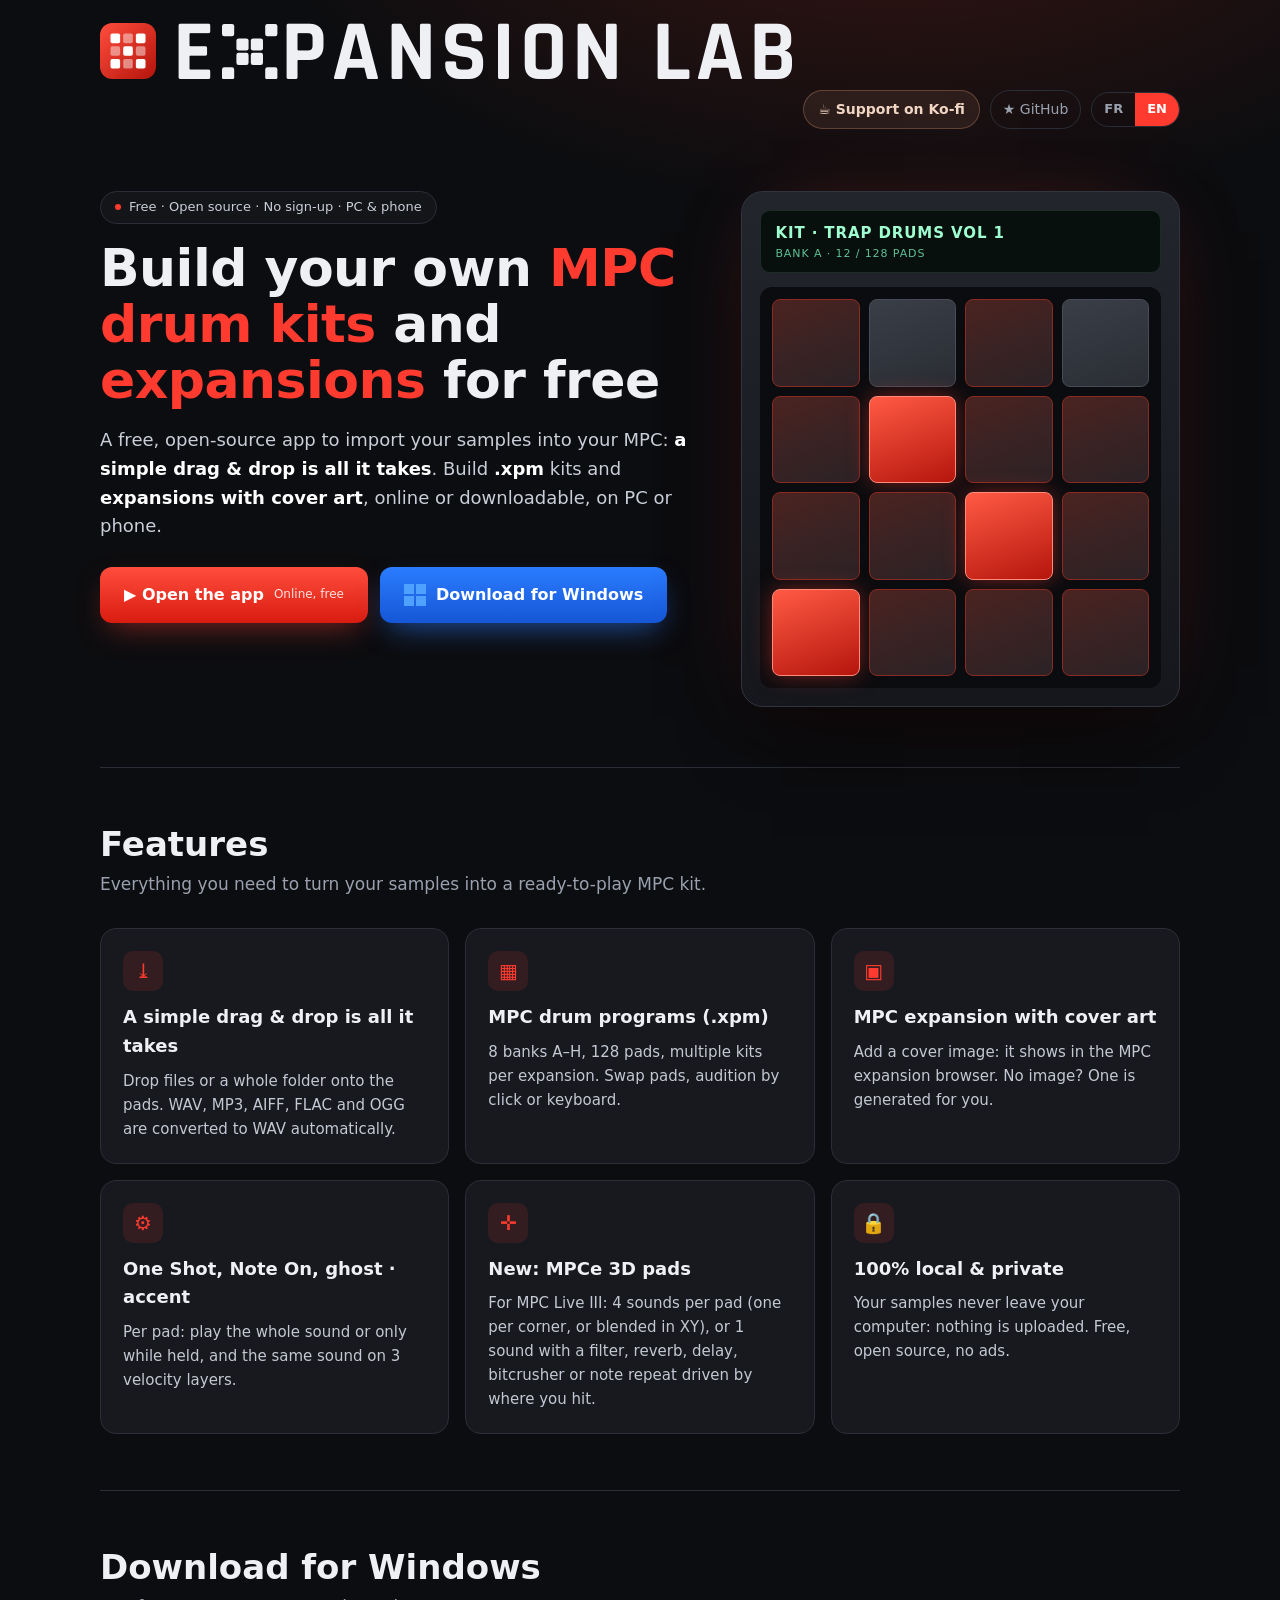
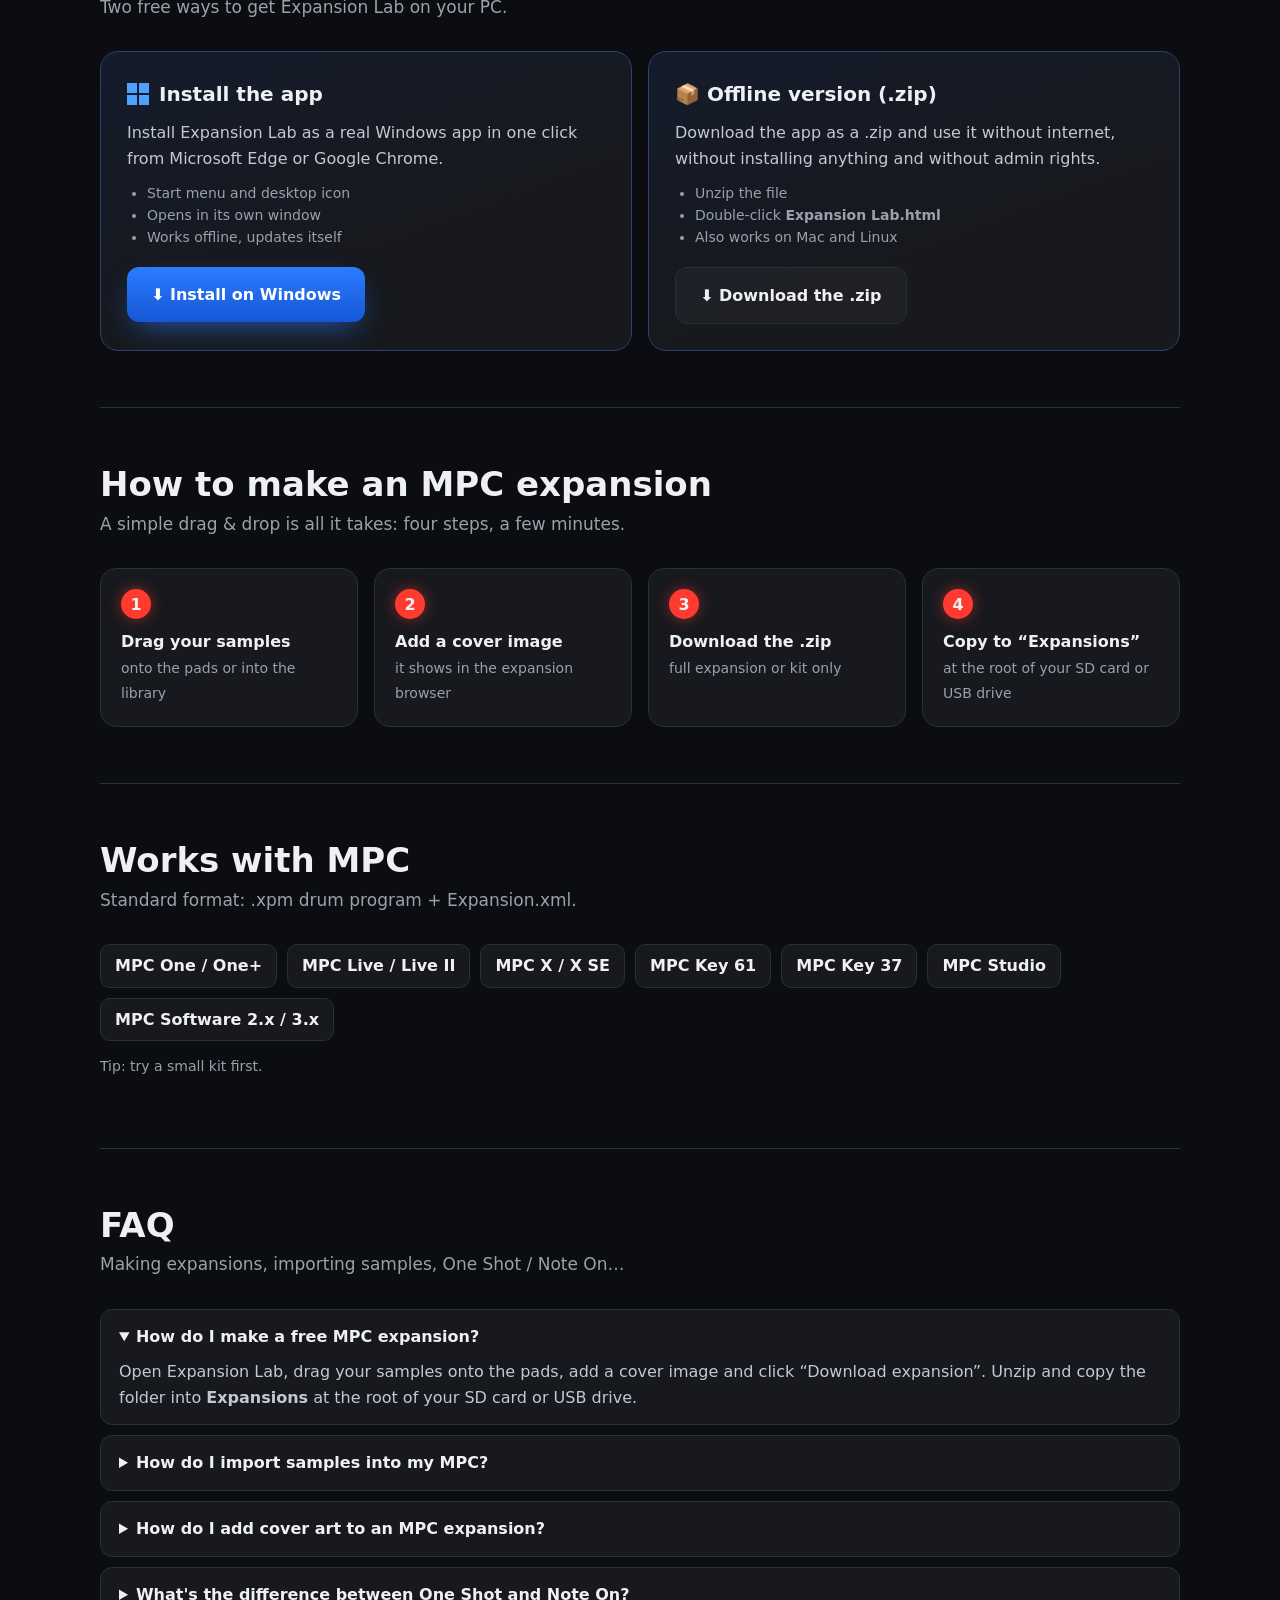
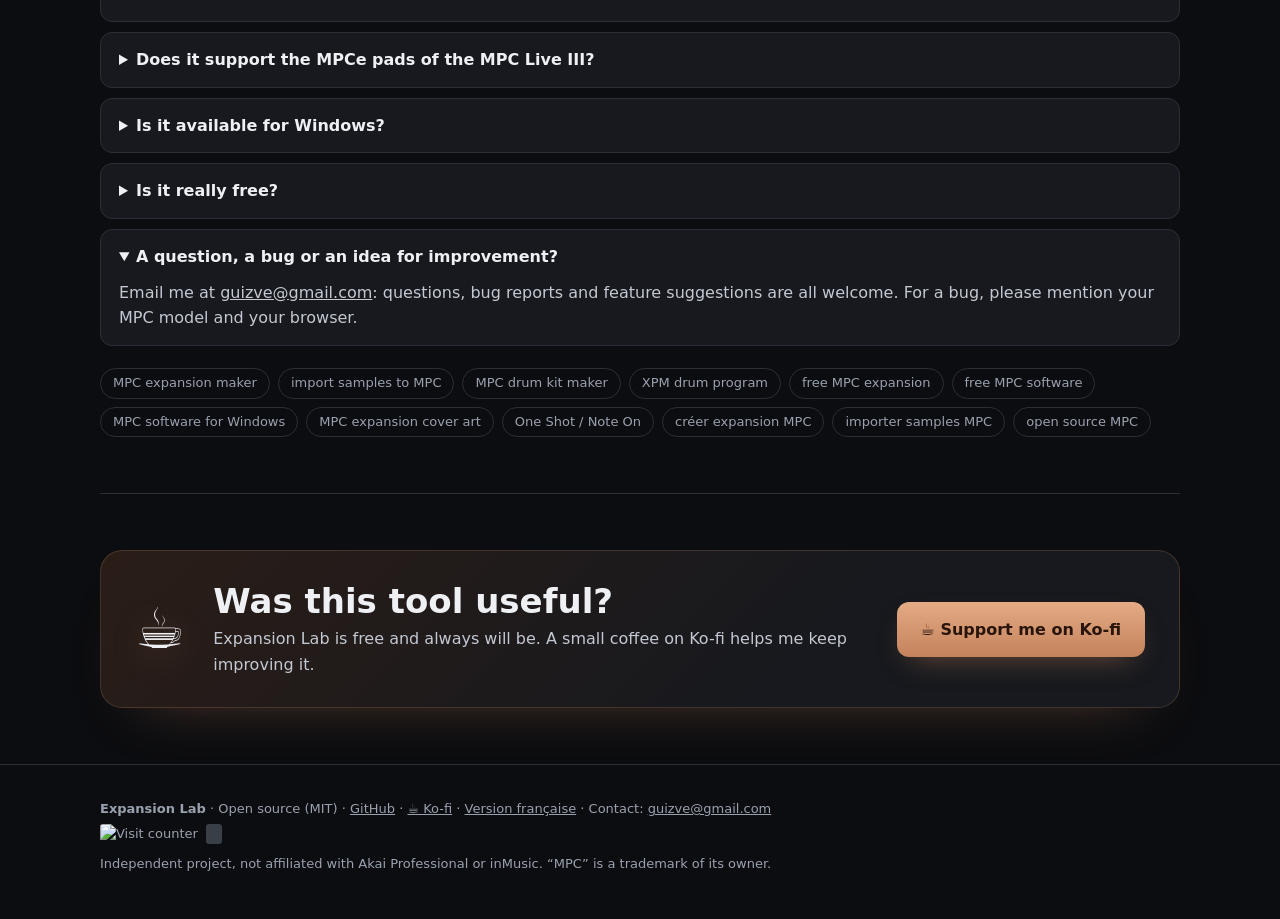
==== commit 8ccff72b: "MPCe : effet note repeat par coin (d'après le modèle Akai) Co-Authored-By: Claude Opus 5.5 <noreply@" ====
--- a/en/index.html
+++ b/en/index.html
@@ -108,7 +108,7 @@
       <div class="f"><div class="ic">▦</div><h3>MPC drum programs (.xpm)</h3><p>8 banks A–H, 128 pads, multiple kits per expansion. Swap pads, audition by click or keyboard.</p></div>
       <div class="f"><div class="ic">▣</div><h3>MPC expansion with cover art</h3><p>Add a cover image: it shows in the MPC expansion browser. No image? One is generated for you.</p></div>
       <div class="f"><div class="ic">⚙</div><h3>One Shot, Note On, ghost · accent</h3><p>Per pad: play the whole sound or only while held, and the same sound on 3 velocity layers.</p></div>
-      <div class="f"><div class="ic">✛</div><h3>New: MPCe 3D pads</h3><p>For MPC Live III: 4 sounds per pad (one per corner, or blended in XY), or 1 sound with a filter, reverb, delay or bitcrusher driven by where you hit.</p></div>
+      <div class="f"><div class="ic">✛</div><h3>New: MPCe 3D pads</h3><p>For MPC Live III: 4 sounds per pad (one per corner, or blended in XY), or 1 sound with a filter, reverb, delay, bitcrusher or note repeat driven by where you hit.</p></div>
       <div class="f"><div class="ic">🔒</div><h3>100% local &amp; private</h3><p>Your samples never leave your computer: nothing is uploaded. Free, open source, no ads.</p></div>
     </div>
   </section>
